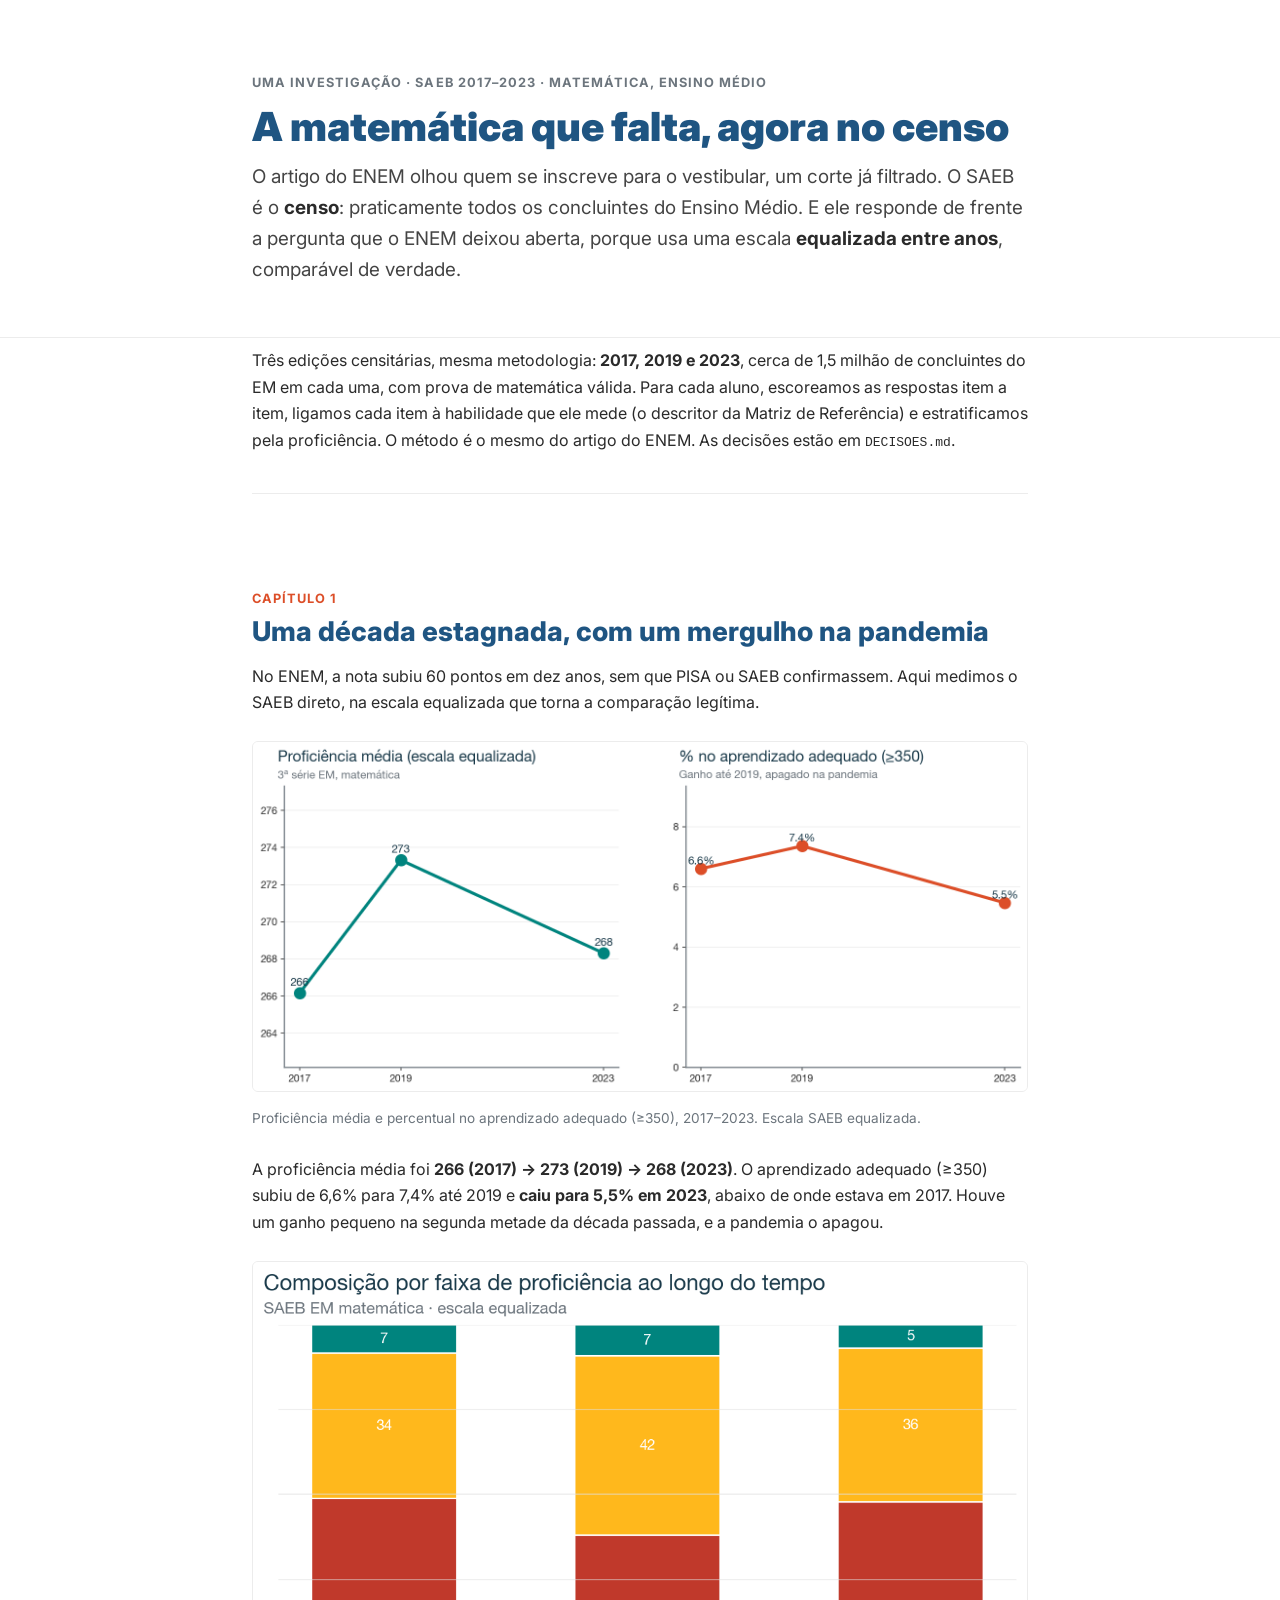
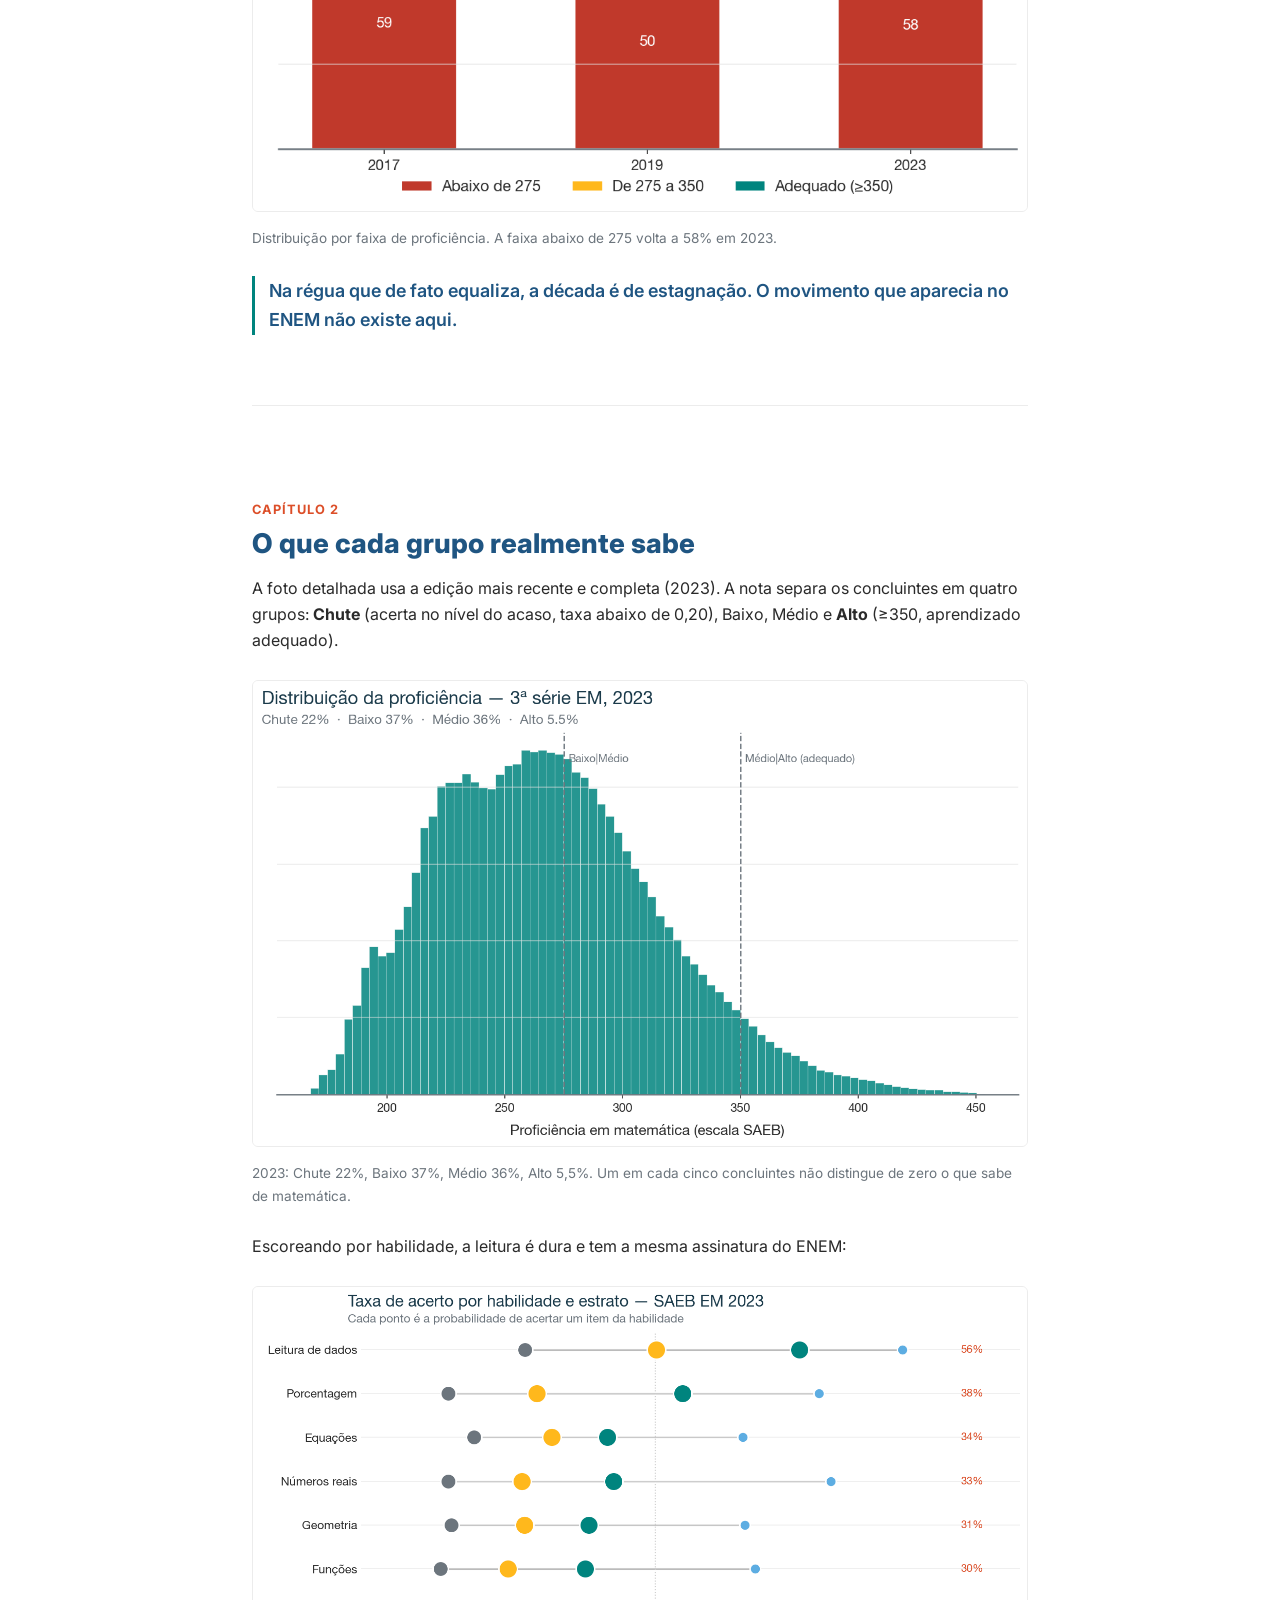
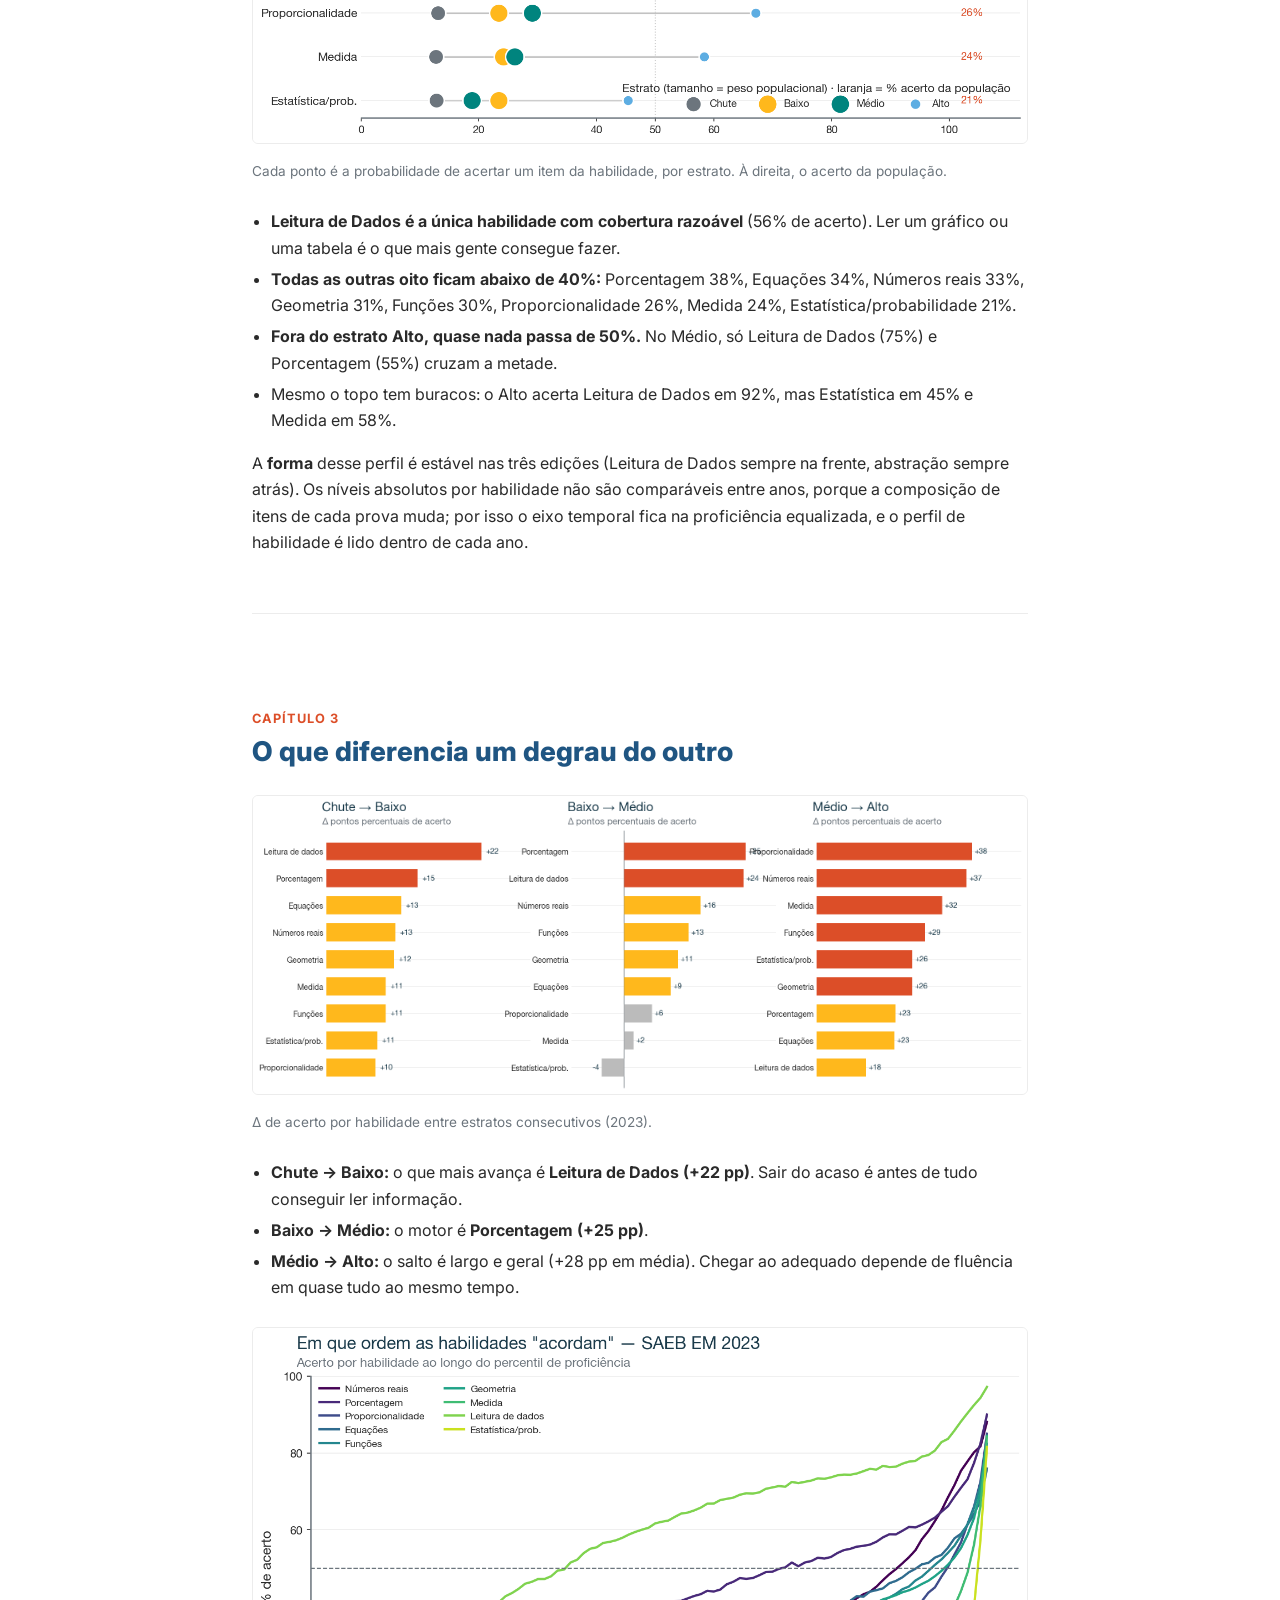
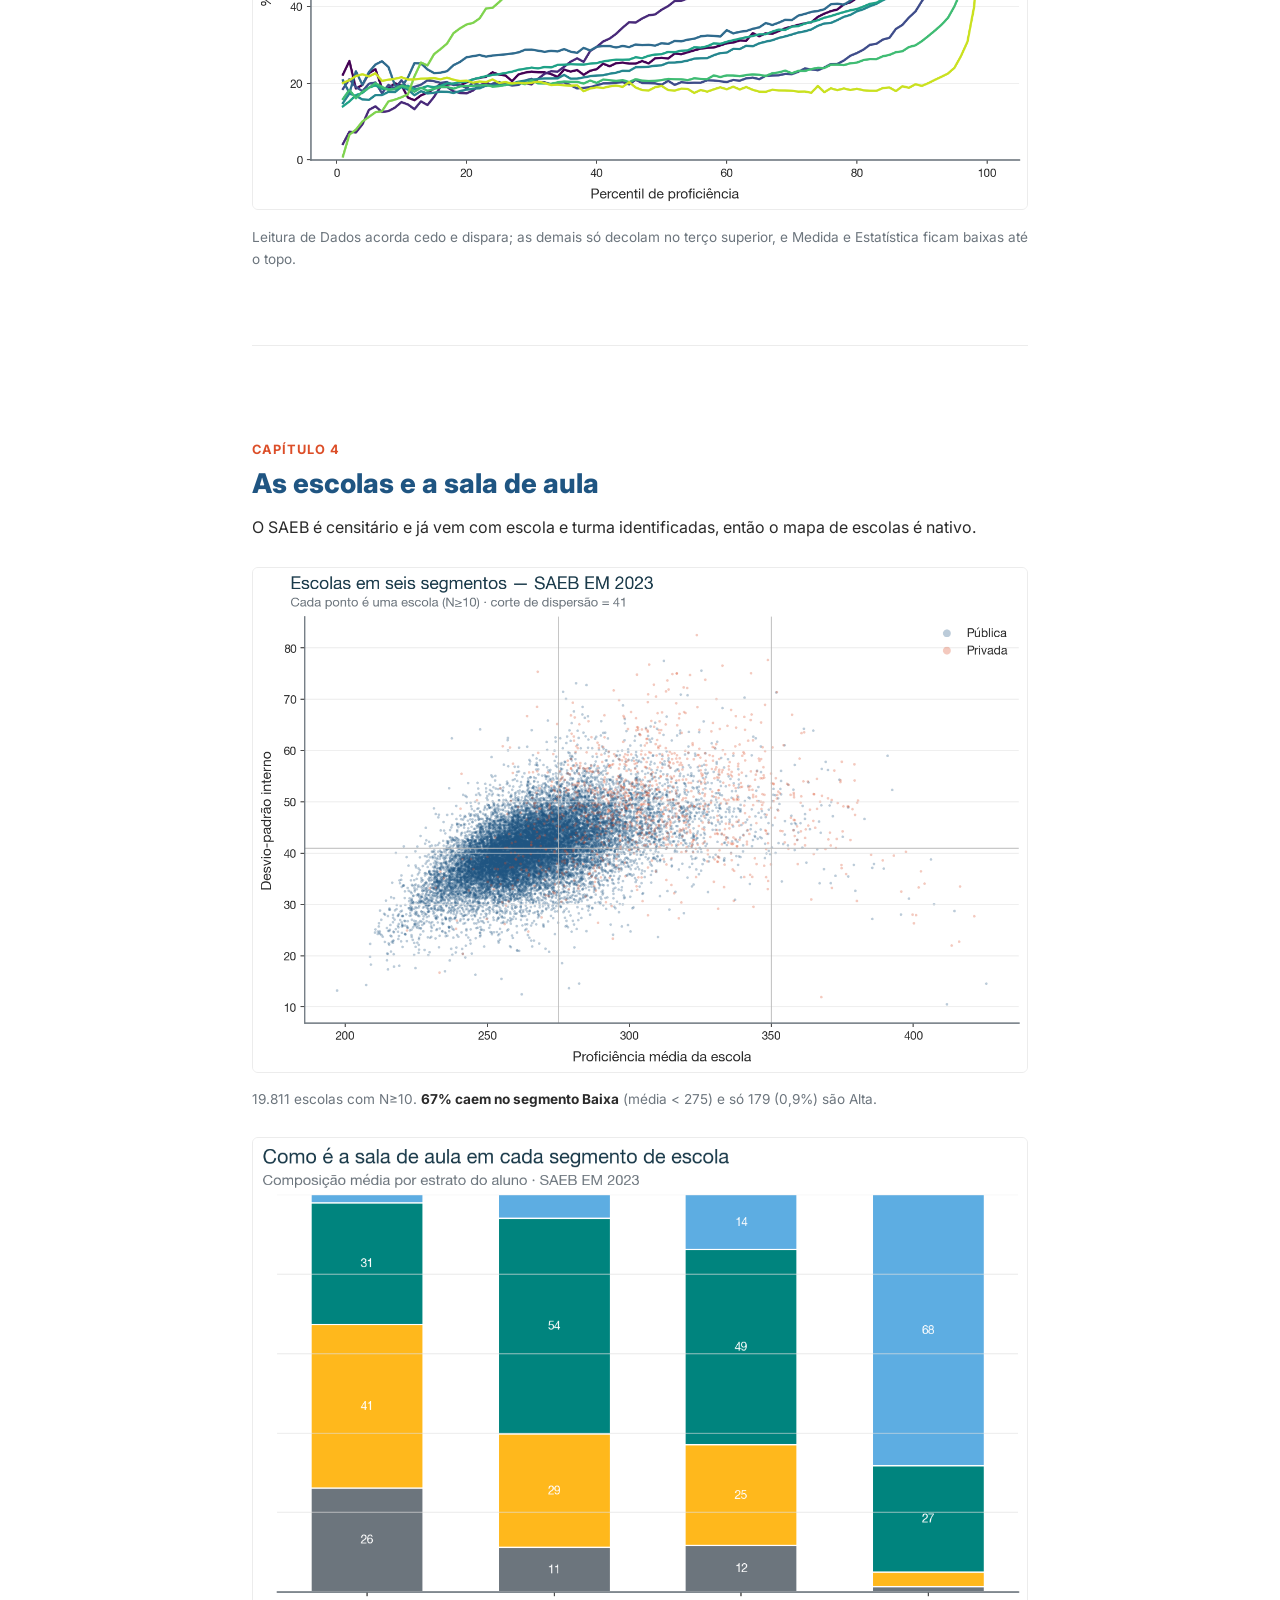
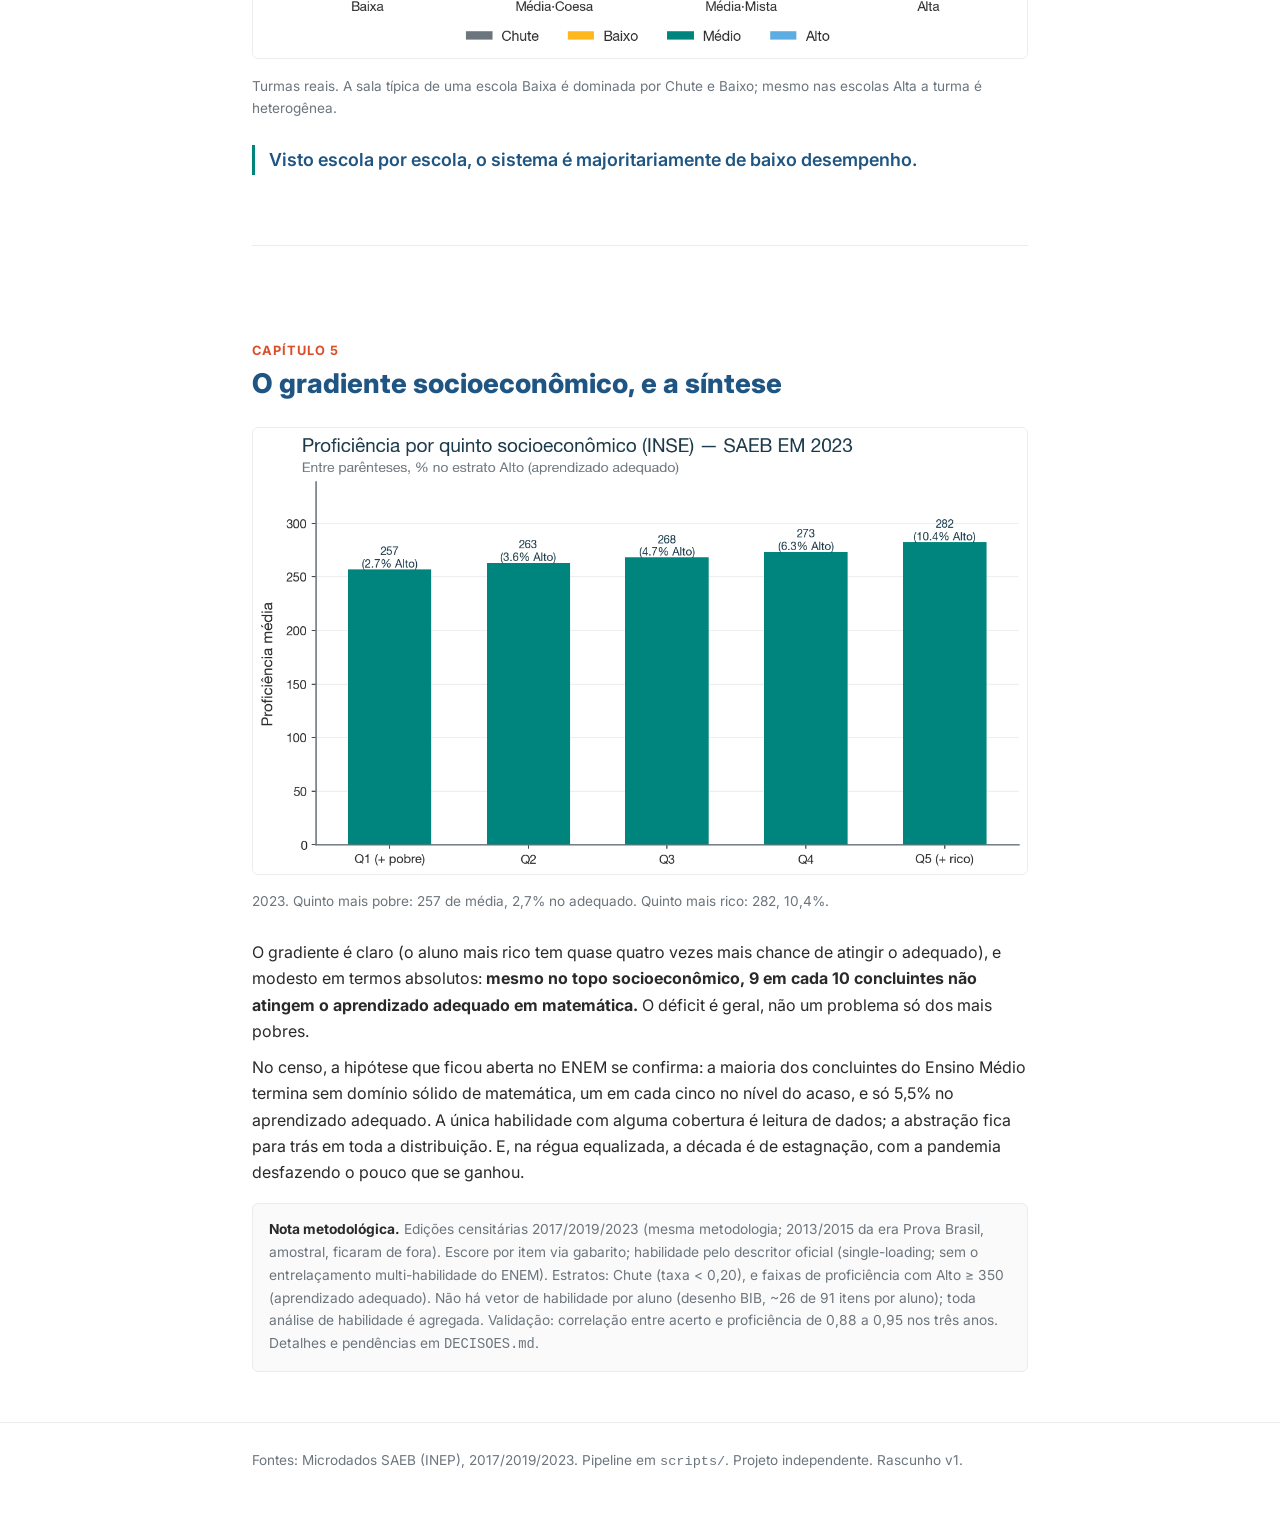
==== outputs/site/index.html @ 579155f4 "Pipeline multi-ano (2017/2019/2023) + artigo v1 (site) - scorer generalizado por schema (build_conso" ====
<!DOCTYPE html>
<html lang="pt-BR">
<head>
<meta charset="UTF-8">
<meta name="viewport" content="width=device-width, initial-scale=1.0">
<title>A matemática que falta, no censo: SAEB 2017–2023</title>
<link rel="preconnect" href="https://fonts.googleapis.com">
<link href="https://fonts.googleapis.com/css2?family=Inter:wght@400;500;600;700;800;900&display=swap" rel="stylesheet">
<style>
  :root{--navy:#1F5582;--teal:#00847E;--orange:#DC4E28;--ink:#2a2a2a;--gray:#6C757D;--line:#ececec;}
  *{box-sizing:border-box;}
  body{font-family:'Inter',-apple-system,sans-serif;color:var(--ink);line-height:1.65;margin:0;background:#fff;}
  .wrap{max-width:820px;margin:0 auto;padding:0 22px;}
  header.hero{padding:64px 0 40px;border-bottom:1px solid var(--line);}
  .kicker{font-size:.8rem;font-weight:700;letter-spacing:.08em;text-transform:uppercase;color:var(--gray);}
  h1{font-size:2.5rem;line-height:1.12;font-weight:900;color:var(--navy);margin:.3em 0 .2em;}
  .lead{font-size:1.18rem;color:#444;}
  .cap{padding:46px 0 8px;}
  .cap-num{font-size:.8rem;font-weight:700;letter-spacing:.08em;text-transform:uppercase;color:var(--orange);}
  h2{font-size:1.7rem;font-weight:800;color:var(--navy);margin:.15em 0 .5em;line-height:1.2;}
  h3{font-size:1.15rem;font-weight:700;color:var(--navy);margin:1.4em 0 .3em;}
  p{margin:.6em 0;}
  strong{color:var(--ink);}
  figure{margin:26px 0;}
  figure img{width:100%;border:1px solid var(--line);border-radius:6px;}
  figcaption{font-size:.85rem;color:var(--gray);margin-top:8px;}
  .punch{font-size:1.12rem;font-weight:600;color:var(--navy);border-left:3px solid var(--teal);padding-left:14px;margin:22px 0;}
  ul{padding-left:1.2em;} li{margin:.3em 0;}
  hr{border:none;border-top:1px solid var(--line);margin:40px 0;}
  table{border-collapse:collapse;width:100%;font-size:.92rem;margin:18px 0;}
  th,td{border-bottom:1px solid var(--line);padding:7px 10px;text-align:left;}
  th{color:var(--navy);font-weight:700;}
  .nota{font-size:.86rem;color:var(--gray);background:#fafafa;border:1px solid var(--line);border-radius:6px;padding:14px 16px;}
  footer{border-top:1px solid var(--line);margin-top:50px;padding:26px 0 60px;font-size:.85rem;color:var(--gray);}
</style>
</head>
<body>

<header class="hero"><div class="wrap">
  <p class="kicker">Uma investigação · SAEB 2017–2023 · Matemática, Ensino Médio</p>
  <h1>A matemática que falta, agora no censo</h1>
  <p class="lead">O artigo do ENEM olhou quem se inscreve para o vestibular, um corte já filtrado. O SAEB é o <strong>censo</strong>: praticamente todos os concluintes do Ensino Médio. E ele responde de frente a pergunta que o ENEM deixou aberta, porque usa uma escala <strong>equalizada entre anos</strong>, comparável de verdade.</p>
</div></header>

<main class="wrap">

<p>Três edições censitárias, mesma metodologia: <strong>2017, 2019 e 2023</strong>, cerca de 1,5 milhão de concluintes do EM em cada uma, com prova de matemática válida. Para cada aluno, escoreamos as respostas item a item, ligamos cada item à habilidade que ele mede (o descritor da Matriz de Referência) e estratificamos pela proficiência. O método é o mesmo do artigo do ENEM. As decisões estão em <code>DECISOES.md</code>.</p>

<hr>

<!-- CAP 1 -->
<section class="cap">
  <p class="cap-num">Capítulo 1</p>
  <h2>Uma década estagnada, com um mergulho na pandemia</h2>
  <p>No ENEM, a nota subiu 60 pontos em dez anos, sem que PISA ou SAEB confirmassem. Aqui medimos o SAEB direto, na escala equalizada que torna a comparação legítima.</p>

  <figure><img src="figures/fig0_evolucao.png" alt="Evolução da proficiência e do % adequado">
    <figcaption>Proficiência média e percentual no aprendizado adequado (≥350), 2017–2023. Escala SAEB equalizada.</figcaption></figure>

  <p>A proficiência média foi <strong>266 (2017) → 273 (2019) → 268 (2023)</strong>. O aprendizado adequado (≥350) subiu de 6,6% para 7,4% até 2019 e <strong>caiu para 5,5% em 2023</strong>, abaixo de onde estava em 2017. Houve um ganho pequeno na segunda metade da década passada, e a pandemia o apagou.</p>

  <figure><img src="figures/fig0b_estratos_tempo.png" alt="Composição por faixa de proficiência ao longo do tempo">
    <figcaption>Distribuição por faixa de proficiência. A faixa abaixo de 275 volta a 58% em 2023.</figcaption></figure>

  <p class="punch">Na régua que de fato equaliza, a década é de estagnação. O movimento que aparecia no ENEM não existe aqui.</p>
</section>

<hr>

<!-- CAP 2 -->
<section class="cap">
  <p class="cap-num">Capítulo 2</p>
  <h2>O que cada grupo realmente sabe</h2>
  <p>A foto detalhada usa a edição mais recente e completa (2023). A nota separa os concluintes em quatro grupos: <strong>Chute</strong> (acerta no nível do acaso, taxa abaixo de 0,20), Baixo, Médio e <strong>Alto</strong> (≥350, aprendizado adequado).</p>

  <figure><img src="figures/fig1_distribuicao.png" alt="Distribuição da proficiência 2023">
    <figcaption>2023: Chute 22%, Baixo 37%, Médio 36%, Alto 5,5%. Um em cada cinco concluintes não distingue de zero o que sabe de matemática.</figcaption></figure>

  <p>Escoreando por habilidade, a leitura é dura e tem a mesma assinatura do ENEM:</p>

  <figure><img src="figures/fig2_dominio_estrato.png" alt="Taxa de acerto por habilidade e estrato 2023">
    <figcaption>Cada ponto é a probabilidade de acertar um item da habilidade, por estrato. À direita, o acerto da população.</figcaption></figure>

  <ul>
    <li><strong>Leitura de Dados é a única habilidade com cobertura razoável</strong> (56% de acerto). Ler um gráfico ou uma tabela é o que mais gente consegue fazer.</li>
    <li><strong>Todas as outras oito ficam abaixo de 40%:</strong> Porcentagem 38%, Equações 34%, Números reais 33%, Geometria 31%, Funções 30%, Proporcionalidade 26%, Medida 24%, Estatística/probabilidade 21%.</li>
    <li><strong>Fora do estrato Alto, quase nada passa de 50%.</strong> No Médio, só Leitura de Dados (75%) e Porcentagem (55%) cruzam a metade.</li>
    <li>Mesmo o topo tem buracos: o Alto acerta Leitura de Dados em 92%, mas Estatística em 45% e Medida em 58%.</li>
  </ul>
  <p>A <strong>forma</strong> desse perfil é estável nas três edições (Leitura de Dados sempre na frente, abstração sempre atrás). Os níveis absolutos por habilidade não são comparáveis entre anos, porque a composição de itens de cada prova muda; por isso o eixo temporal fica na proficiência equalizada, e o perfil de habilidade é lido dentro de cada ano.</p>
</section>

<hr>

<!-- CAP 3 -->
<section class="cap">
  <p class="cap-num">Capítulo 3</p>
  <h2>O que diferencia um degrau do outro</h2>
  <figure><img src="figures/fig3_transicoes.png" alt="Transições entre estratos">
    <figcaption>Δ de acerto por habilidade entre estratos consecutivos (2023).</figcaption></figure>
  <ul>
    <li><strong>Chute → Baixo:</strong> o que mais avança é <strong>Leitura de Dados (+22 pp)</strong>. Sair do acaso é antes de tudo conseguir ler informação.</li>
    <li><strong>Baixo → Médio:</strong> o motor é <strong>Porcentagem (+25 pp)</strong>.</li>
    <li><strong>Médio → Alto:</strong> o salto é largo e geral (+28 pp em média). Chegar ao adequado depende de fluência em quase tudo ao mesmo tempo.</li>
  </ul>
  <figure><img src="figures/fig4_emergencia.png" alt="Emergência das habilidades por percentil">
    <figcaption>Leitura de Dados acorda cedo e dispara; as demais só decolam no terço superior, e Medida e Estatística ficam baixas até o topo.</figcaption></figure>
</section>

<hr>

<!-- CAP 4 -->
<section class="cap">
  <p class="cap-num">Capítulo 4</p>
  <h2>As escolas e a sala de aula</h2>
  <p>O SAEB é censitário e já vem com escola e turma identificadas, então o mapa de escolas é nativo.</p>
  <figure><img src="figures/fig5_escolas.png" alt="Escolas em seis segmentos">
    <figcaption>19.811 escolas com N≥10. <strong>67% caem no segmento Baixa</strong> (média &lt; 275) e só 179 (0,9%) são Alta.</figcaption></figure>
  <figure><img src="figures/fig6_sala.png" alt="Sala de aula por segmento">
    <figcaption>Turmas reais. A sala típica de uma escola Baixa é dominada por Chute e Baixo; mesmo nas escolas Alta a turma é heterogênea.</figcaption></figure>
  <p class="punch">Visto escola por escola, o sistema é majoritariamente de baixo desempenho.</p>
</section>

<hr>

<!-- CAP 5 -->
<section class="cap">
  <p class="cap-num">Capítulo 5</p>
  <h2>O gradiente socioeconômico, e a síntese</h2>
  <figure><img src="figures/fig7_socio.png" alt="Proficiência por quinto socioeconômico">
    <figcaption>2023. Quinto mais pobre: 257 de média, 2,7% no adequado. Quinto mais rico: 282, 10,4%.</figcaption></figure>
  <p>O gradiente é claro (o aluno mais rico tem quase quatro vezes mais chance de atingir o adequado), e modesto em termos absolutos: <strong>mesmo no topo socioeconômico, 9 em cada 10 concluintes não atingem o aprendizado adequado em matemática.</strong> O déficit é geral, não um problema só dos mais pobres.</p>

  <p>No censo, a hipótese que ficou aberta no ENEM se confirma: a maioria dos concluintes do Ensino Médio termina sem domínio sólido de matemática, um em cada cinco no nível do acaso, e só 5,5% no aprendizado adequado. A única habilidade com alguma cobertura é leitura de dados; a abstração fica para trás em toda a distribuição. E, na régua equalizada, a década é de estagnação, com a pandemia desfazendo o pouco que se ganhou.</p>
</section>

<div class="nota">
  <strong>Nota metodológica.</strong> Edições censitárias 2017/2019/2023 (mesma metodologia; 2013/2015 da era Prova Brasil, amostral, ficaram de fora). Escore por item via gabarito; habilidade pelo descritor oficial (single-loading; sem o entrelaçamento multi-habilidade do ENEM). Estratos: Chute (taxa &lt; 0,20), e faixas de proficiência com Alto ≥ 350 (aprendizado adequado). Não há vetor de habilidade por aluno (desenho BIB, ~26 de 91 itens por aluno); toda análise de habilidade é agregada. Validação: correlação entre acerto e proficiência de 0,88 a 0,95 nos três anos. Detalhes e pendências em <code>DECISOES.md</code>.
</div>

</main>

<footer><div class="wrap">
  Fontes: Microdados SAEB (INEP), 2017/2019/2023. Pipeline em <code>scripts/</code>. Projeto independente. Rascunho v1.
</div></footer>

</body>
</html>
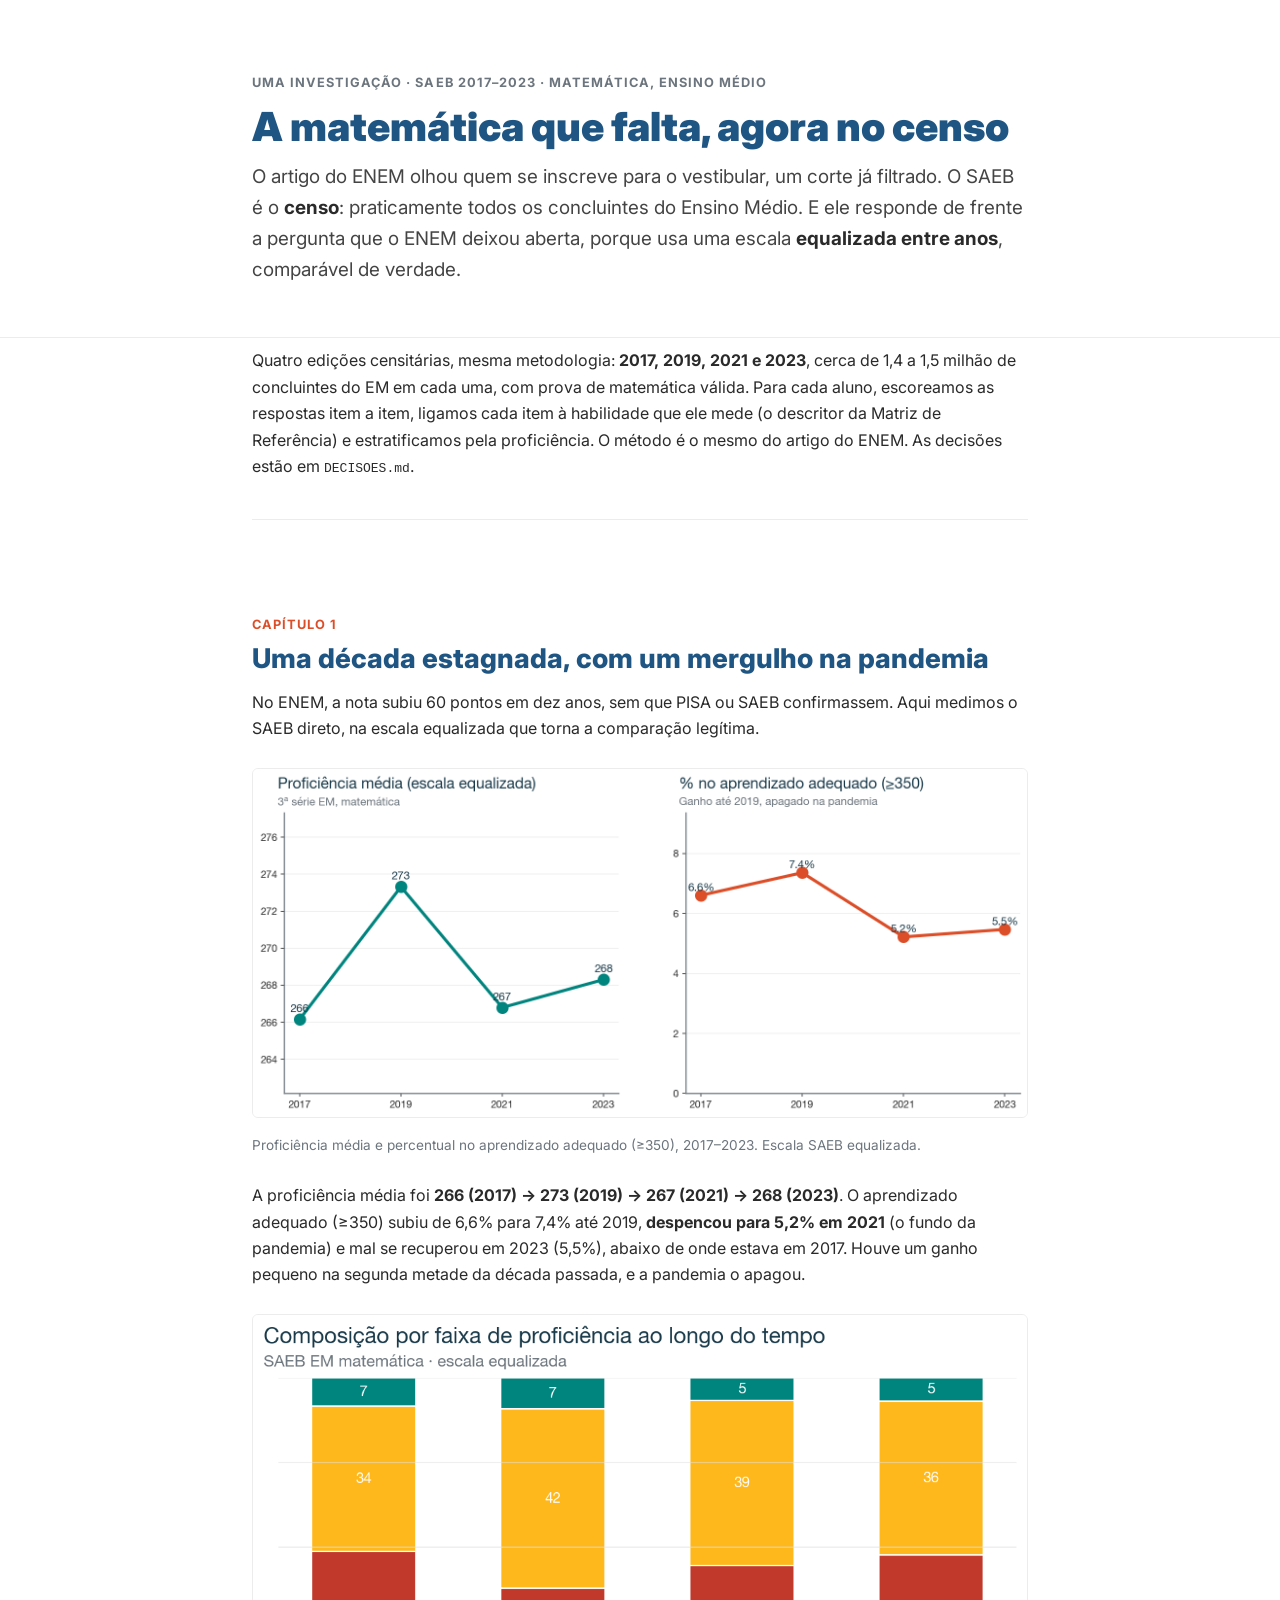
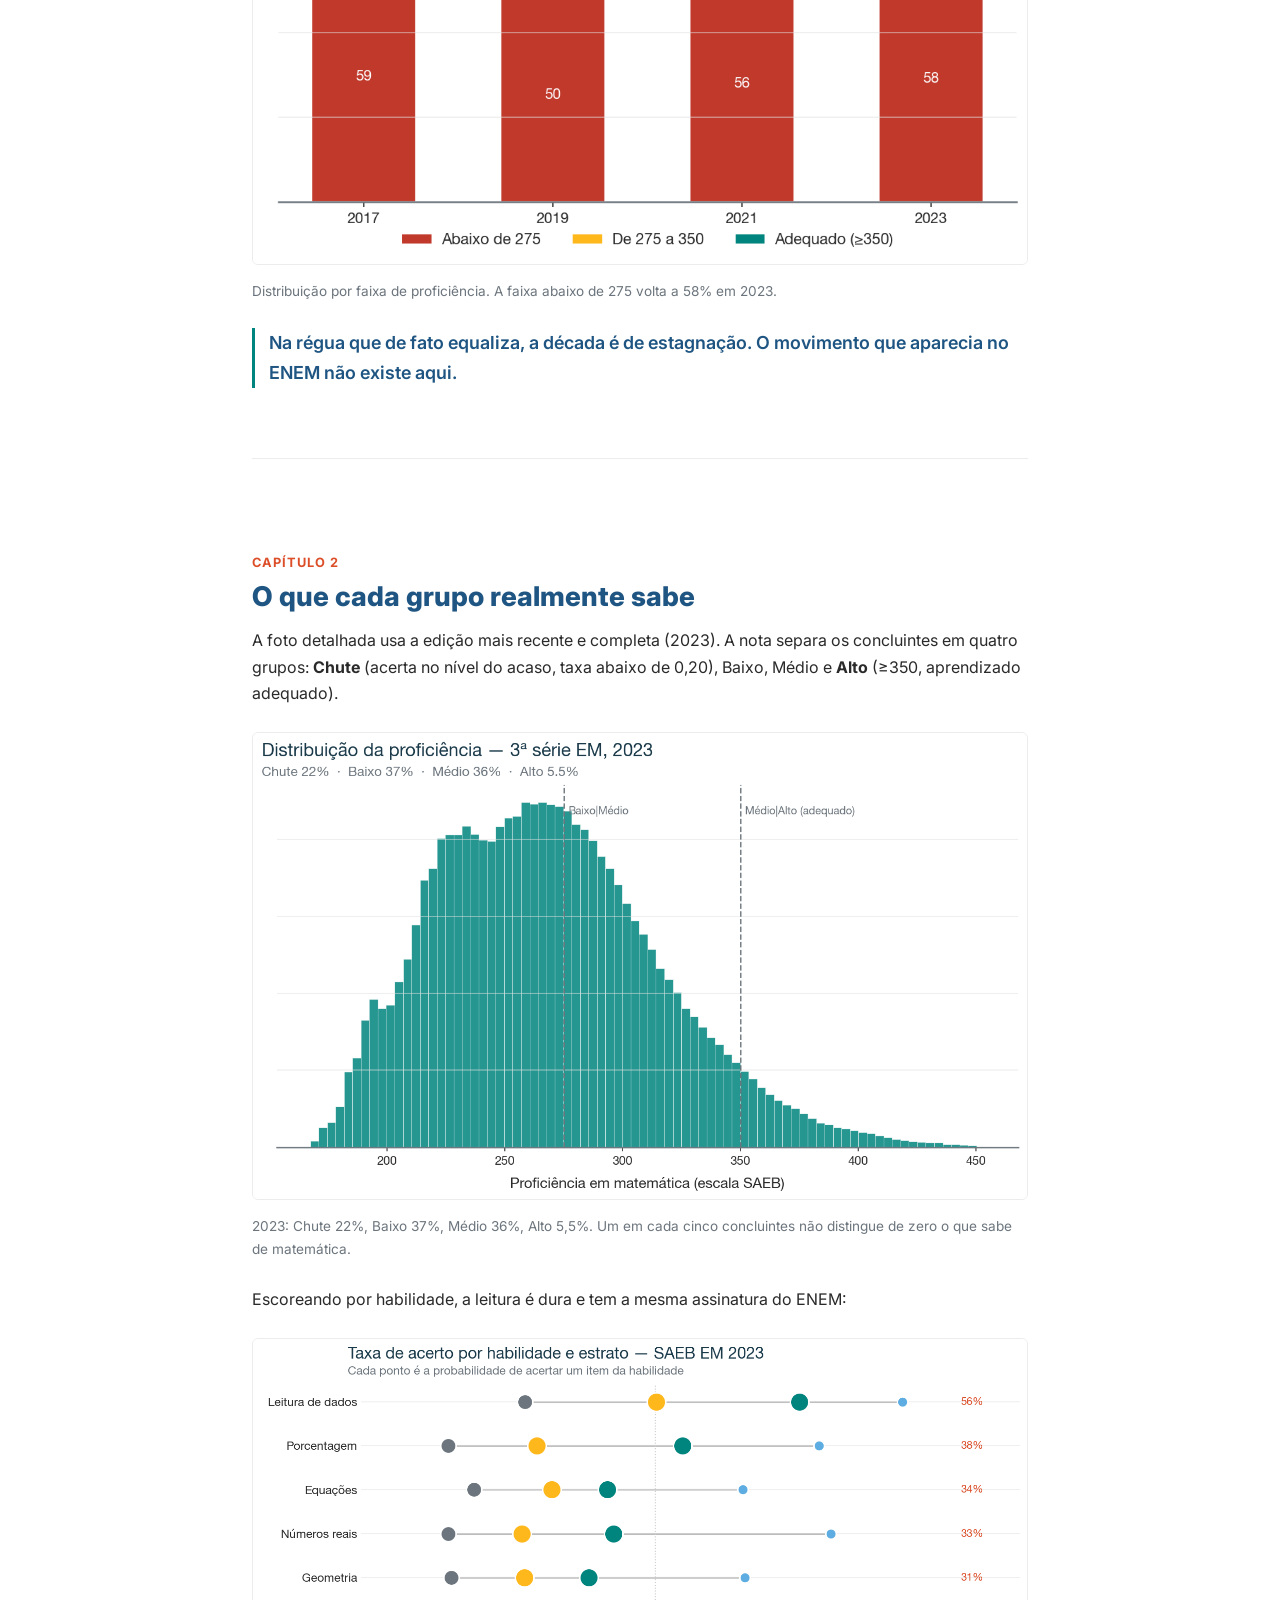
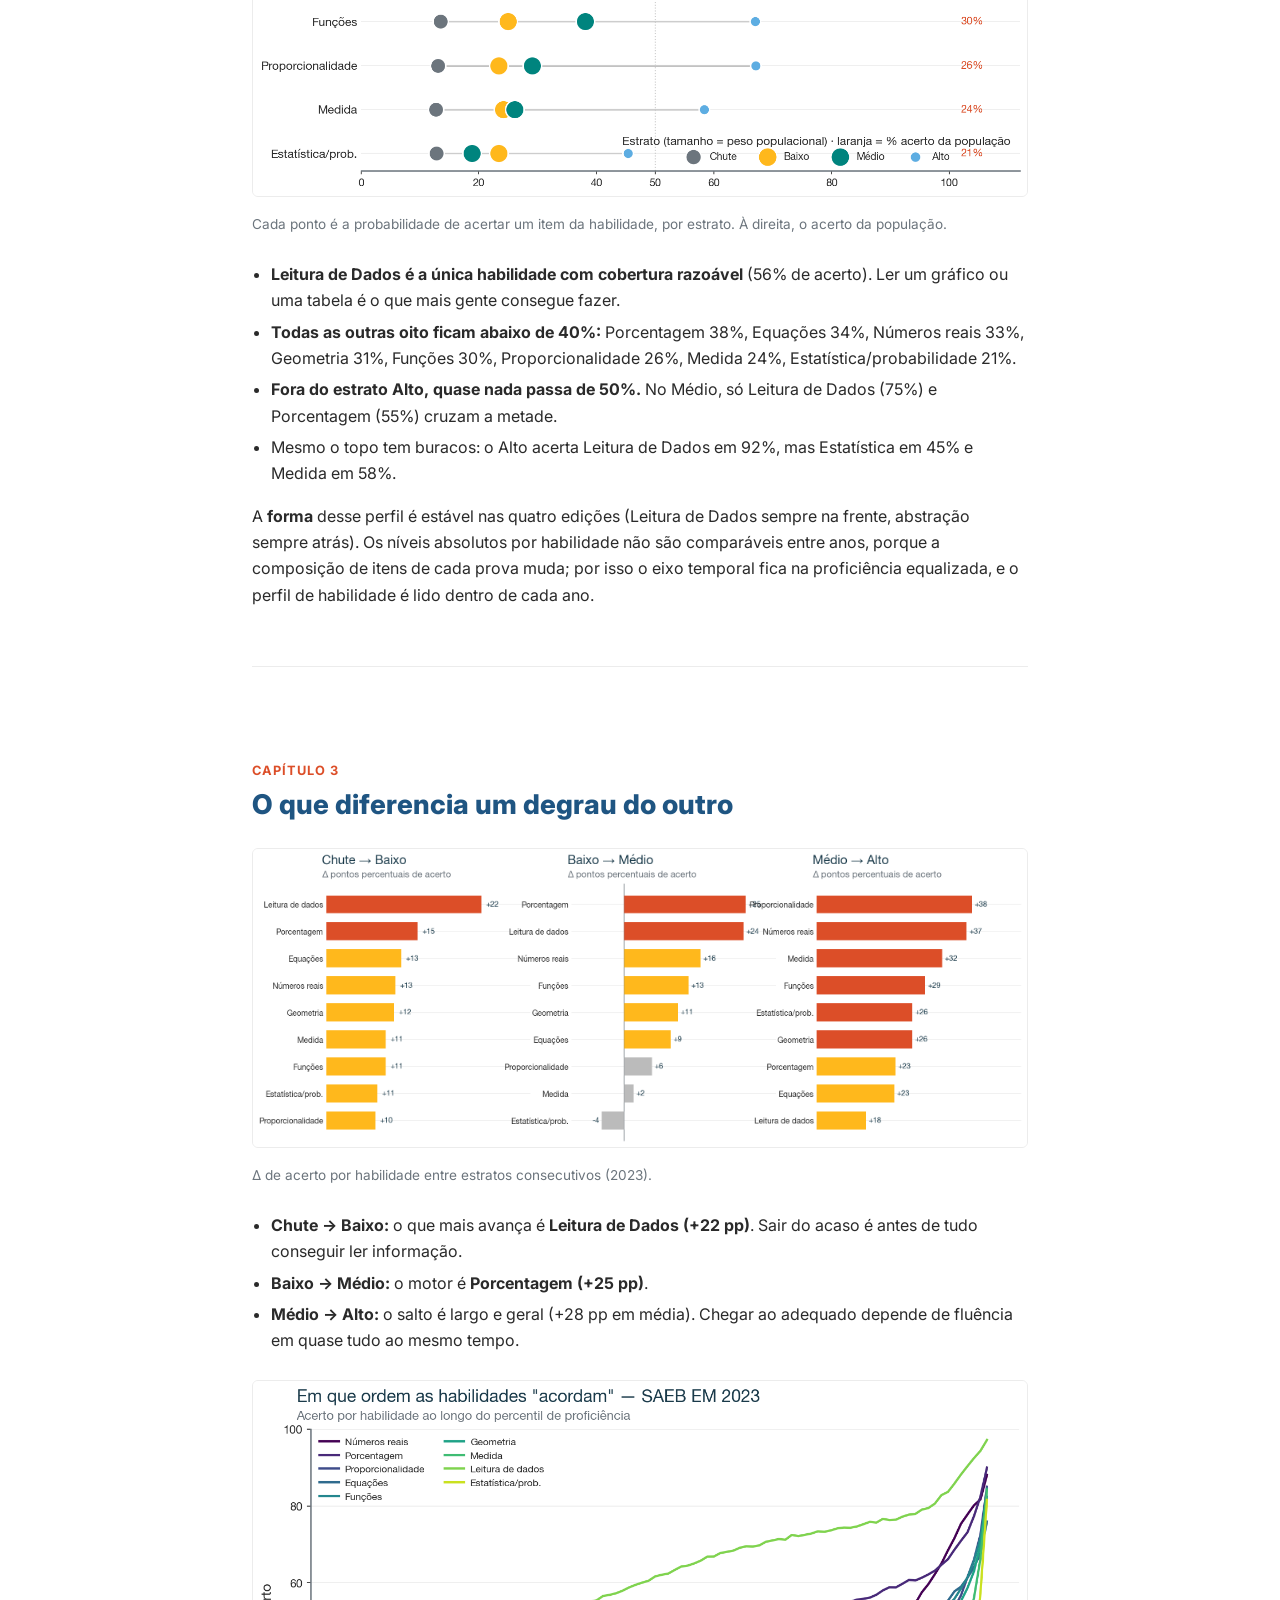
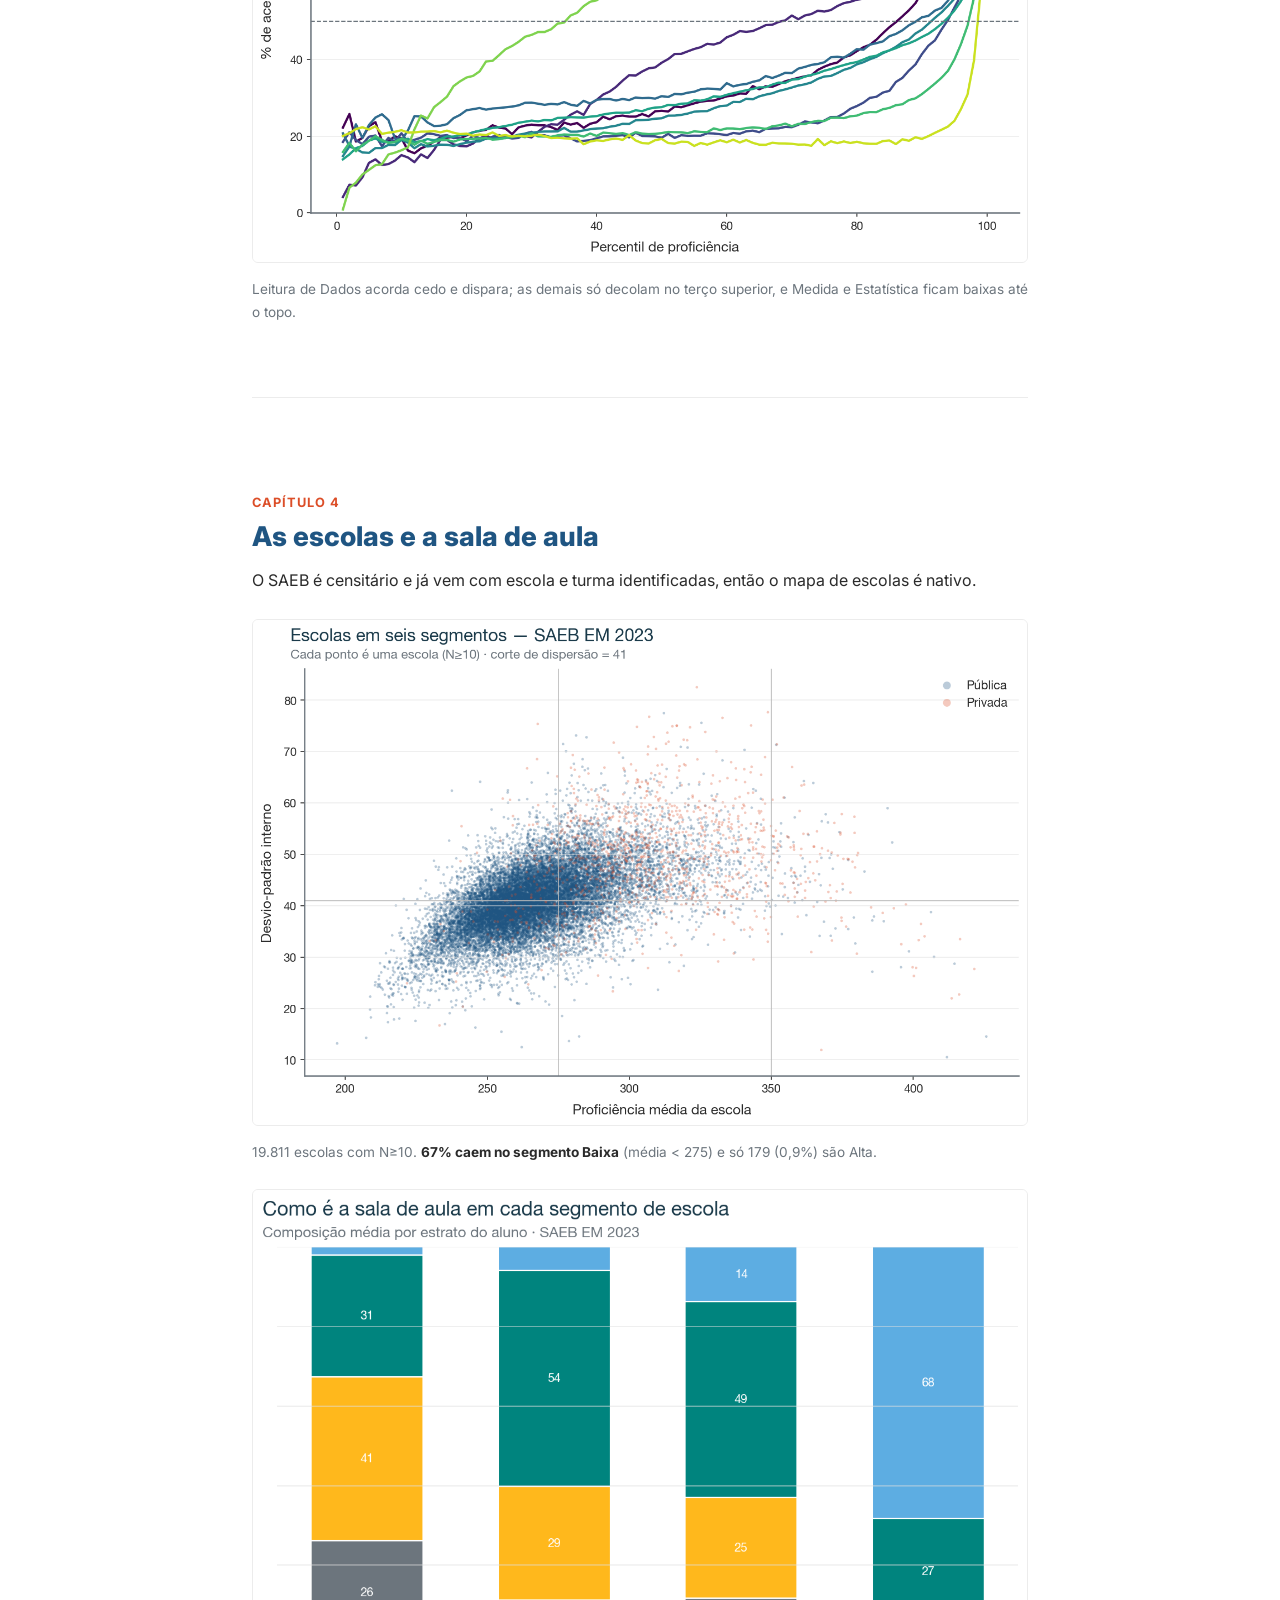
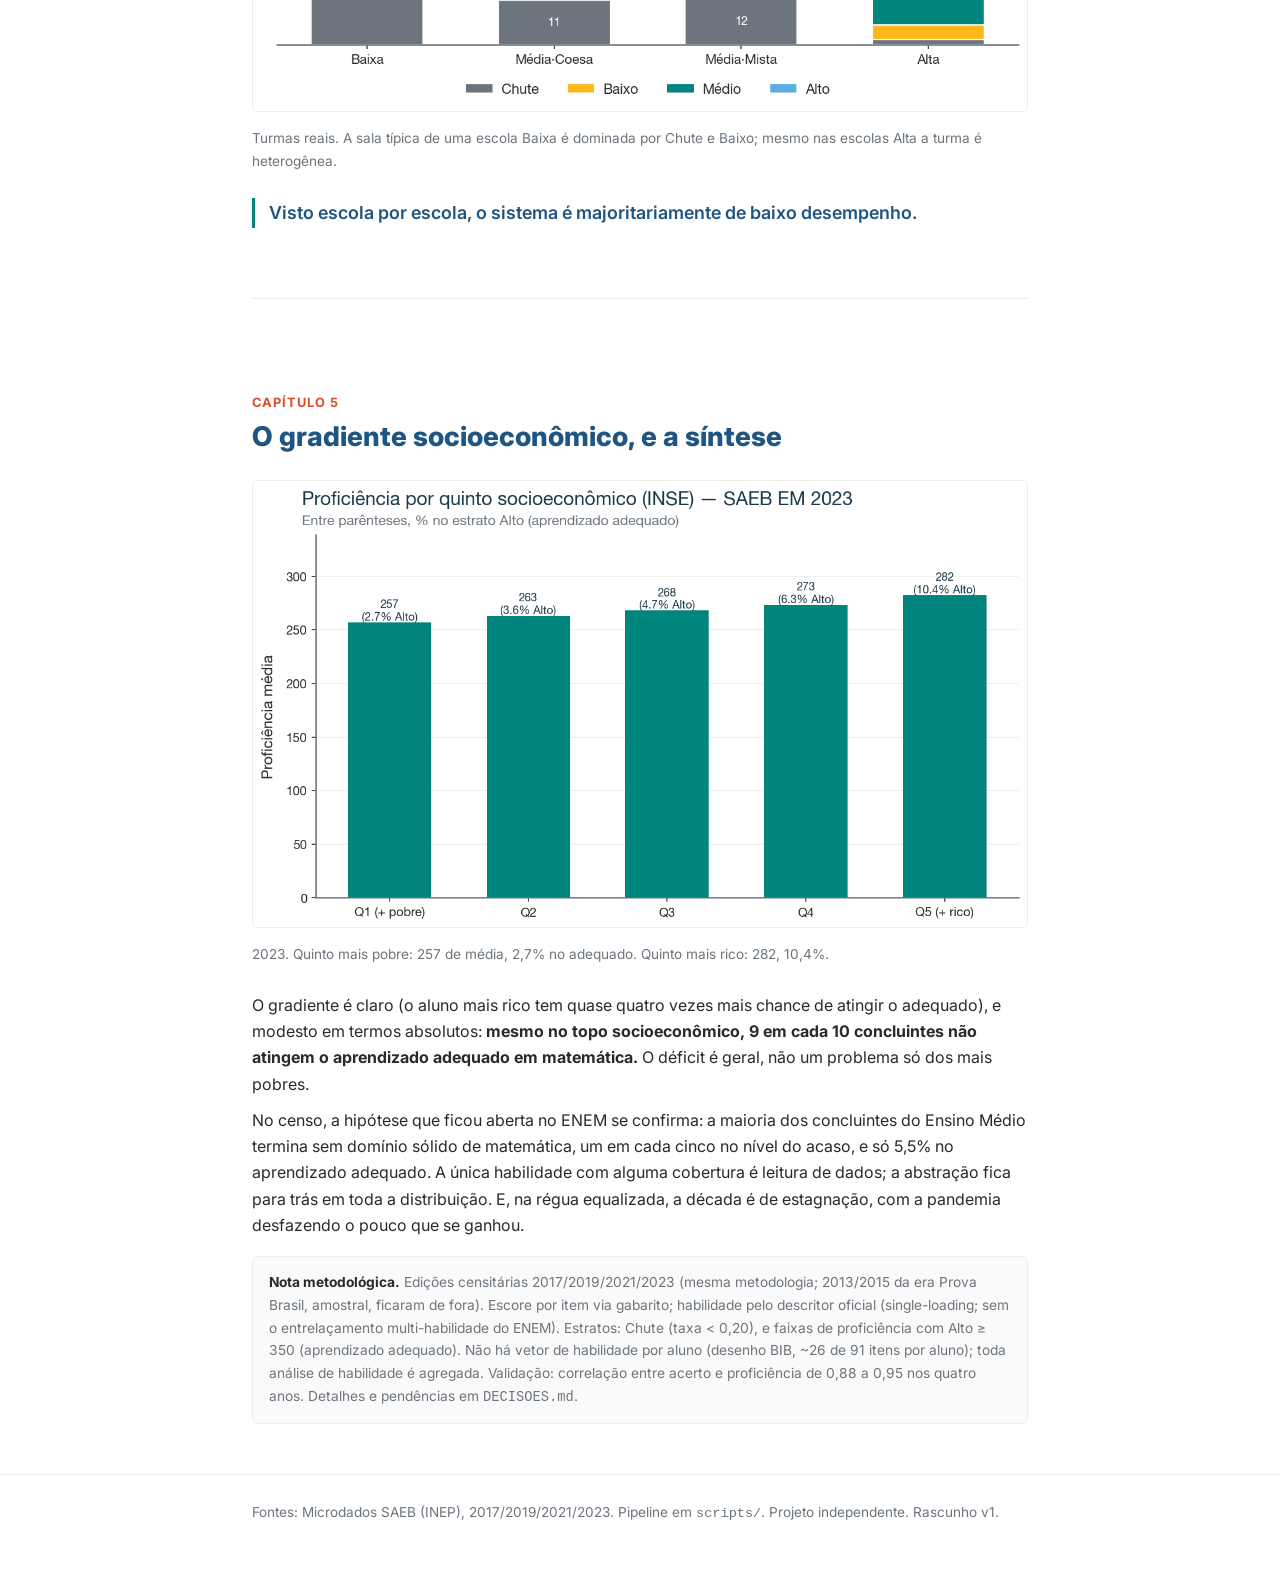
==== commit 396a6c06: "Inclui SAEB 2021 (4º censo): pipeline, figuras e artigo atualizados - 2021 baixado (nome próprio no " ====
--- a/outputs/site/index.html
+++ b/outputs/site/index.html
@@ -3,7 +3,7 @@
 <head>
 <meta charset="UTF-8">
 <meta name="viewport" content="width=device-width, initial-scale=1.0">
-<title>A matemática que falta, no censo: SAEB 2017–2023</title>
+<title>A matemática que falta, no censo: SAEB 2017–2023 (4 censos)</title>
 <link rel="preconnect" href="https://fonts.googleapis.com">
 <link href="https://fonts.googleapis.com/css2?family=Inter:wght@400;500;600;700;800;900&display=swap" rel="stylesheet">
 <style>
@@ -44,7 +44,7 @@
 
 <main class="wrap">
 
-<p>Três edições censitárias, mesma metodologia: <strong>2017, 2019 e 2023</strong>, cerca de 1,5 milhão de concluintes do EM em cada uma, com prova de matemática válida. Para cada aluno, escoreamos as respostas item a item, ligamos cada item à habilidade que ele mede (o descritor da Matriz de Referência) e estratificamos pela proficiência. O método é o mesmo do artigo do ENEM. As decisões estão em <code>DECISOES.md</code>.</p>
+<p>Quatro edições censitárias, mesma metodologia: <strong>2017, 2019, 2021 e 2023</strong>, cerca de 1,4 a 1,5 milhão de concluintes do EM em cada uma, com prova de matemática válida. Para cada aluno, escoreamos as respostas item a item, ligamos cada item à habilidade que ele mede (o descritor da Matriz de Referência) e estratificamos pela proficiência. O método é o mesmo do artigo do ENEM. As decisões estão em <code>DECISOES.md</code>.</p>
 
 <hr>
 
@@ -57,7 +57,7 @@
   <figure><img src="figures/fig0_evolucao.png" alt="Evolução da proficiência e do % adequado">
     <figcaption>Proficiência média e percentual no aprendizado adequado (≥350), 2017–2023. Escala SAEB equalizada.</figcaption></figure>
 
-  <p>A proficiência média foi <strong>266 (2017) → 273 (2019) → 268 (2023)</strong>. O aprendizado adequado (≥350) subiu de 6,6% para 7,4% até 2019 e <strong>caiu para 5,5% em 2023</strong>, abaixo de onde estava em 2017. Houve um ganho pequeno na segunda metade da década passada, e a pandemia o apagou.</p>
+  <p>A proficiência média foi <strong>266 (2017) → 273 (2019) → 267 (2021) → 268 (2023)</strong>. O aprendizado adequado (≥350) subiu de 6,6% para 7,4% até 2019, <strong>despencou para 5,2% em 2021</strong> (o fundo da pandemia) e mal se recuperou em 2023 (5,5%), abaixo de onde estava em 2017. Houve um ganho pequeno na segunda metade da década passada, e a pandemia o apagou.</p>
 
   <figure><img src="figures/fig0b_estratos_tempo.png" alt="Composição por faixa de proficiência ao longo do tempo">
     <figcaption>Distribuição por faixa de proficiência. A faixa abaixo de 275 volta a 58% em 2023.</figcaption></figure>
@@ -87,7 +87,7 @@
     <li><strong>Fora do estrato Alto, quase nada passa de 50%.</strong> No Médio, só Leitura de Dados (75%) e Porcentagem (55%) cruzam a metade.</li>
     <li>Mesmo o topo tem buracos: o Alto acerta Leitura de Dados em 92%, mas Estatística em 45% e Medida em 58%.</li>
   </ul>
-  <p>A <strong>forma</strong> desse perfil é estável nas três edições (Leitura de Dados sempre na frente, abstração sempre atrás). Os níveis absolutos por habilidade não são comparáveis entre anos, porque a composição de itens de cada prova muda; por isso o eixo temporal fica na proficiência equalizada, e o perfil de habilidade é lido dentro de cada ano.</p>
+  <p>A <strong>forma</strong> desse perfil é estável nas quatro edições (Leitura de Dados sempre na frente, abstração sempre atrás). Os níveis absolutos por habilidade não são comparáveis entre anos, porque a composição de itens de cada prova muda; por isso o eixo temporal fica na proficiência equalizada, e o perfil de habilidade é lido dentro de cada ano.</p>
 </section>
 
 <hr>
@@ -135,13 +135,13 @@
 </section>
 
 <div class="nota">
-  <strong>Nota metodológica.</strong> Edições censitárias 2017/2019/2023 (mesma metodologia; 2013/2015 da era Prova Brasil, amostral, ficaram de fora). Escore por item via gabarito; habilidade pelo descritor oficial (single-loading; sem o entrelaçamento multi-habilidade do ENEM). Estratos: Chute (taxa &lt; 0,20), e faixas de proficiência com Alto ≥ 350 (aprendizado adequado). Não há vetor de habilidade por aluno (desenho BIB, ~26 de 91 itens por aluno); toda análise de habilidade é agregada. Validação: correlação entre acerto e proficiência de 0,88 a 0,95 nos três anos. Detalhes e pendências em <code>DECISOES.md</code>.
+  <strong>Nota metodológica.</strong> Edições censitárias 2017/2019/2021/2023 (mesma metodologia; 2013/2015 da era Prova Brasil, amostral, ficaram de fora). Escore por item via gabarito; habilidade pelo descritor oficial (single-loading; sem o entrelaçamento multi-habilidade do ENEM). Estratos: Chute (taxa &lt; 0,20), e faixas de proficiência com Alto ≥ 350 (aprendizado adequado). Não há vetor de habilidade por aluno (desenho BIB, ~26 de 91 itens por aluno); toda análise de habilidade é agregada. Validação: correlação entre acerto e proficiência de 0,88 a 0,95 nos quatro anos. Detalhes e pendências em <code>DECISOES.md</code>.
 </div>
 
 </main>
 
 <footer><div class="wrap">
-  Fontes: Microdados SAEB (INEP), 2017/2019/2023. Pipeline em <code>scripts/</code>. Projeto independente. Rascunho v1.
+  Fontes: Microdados SAEB (INEP), 2017/2019/2021/2023. Pipeline em <code>scripts/</code>. Projeto independente. Rascunho v1.
 </div></footer>
 
 </body>
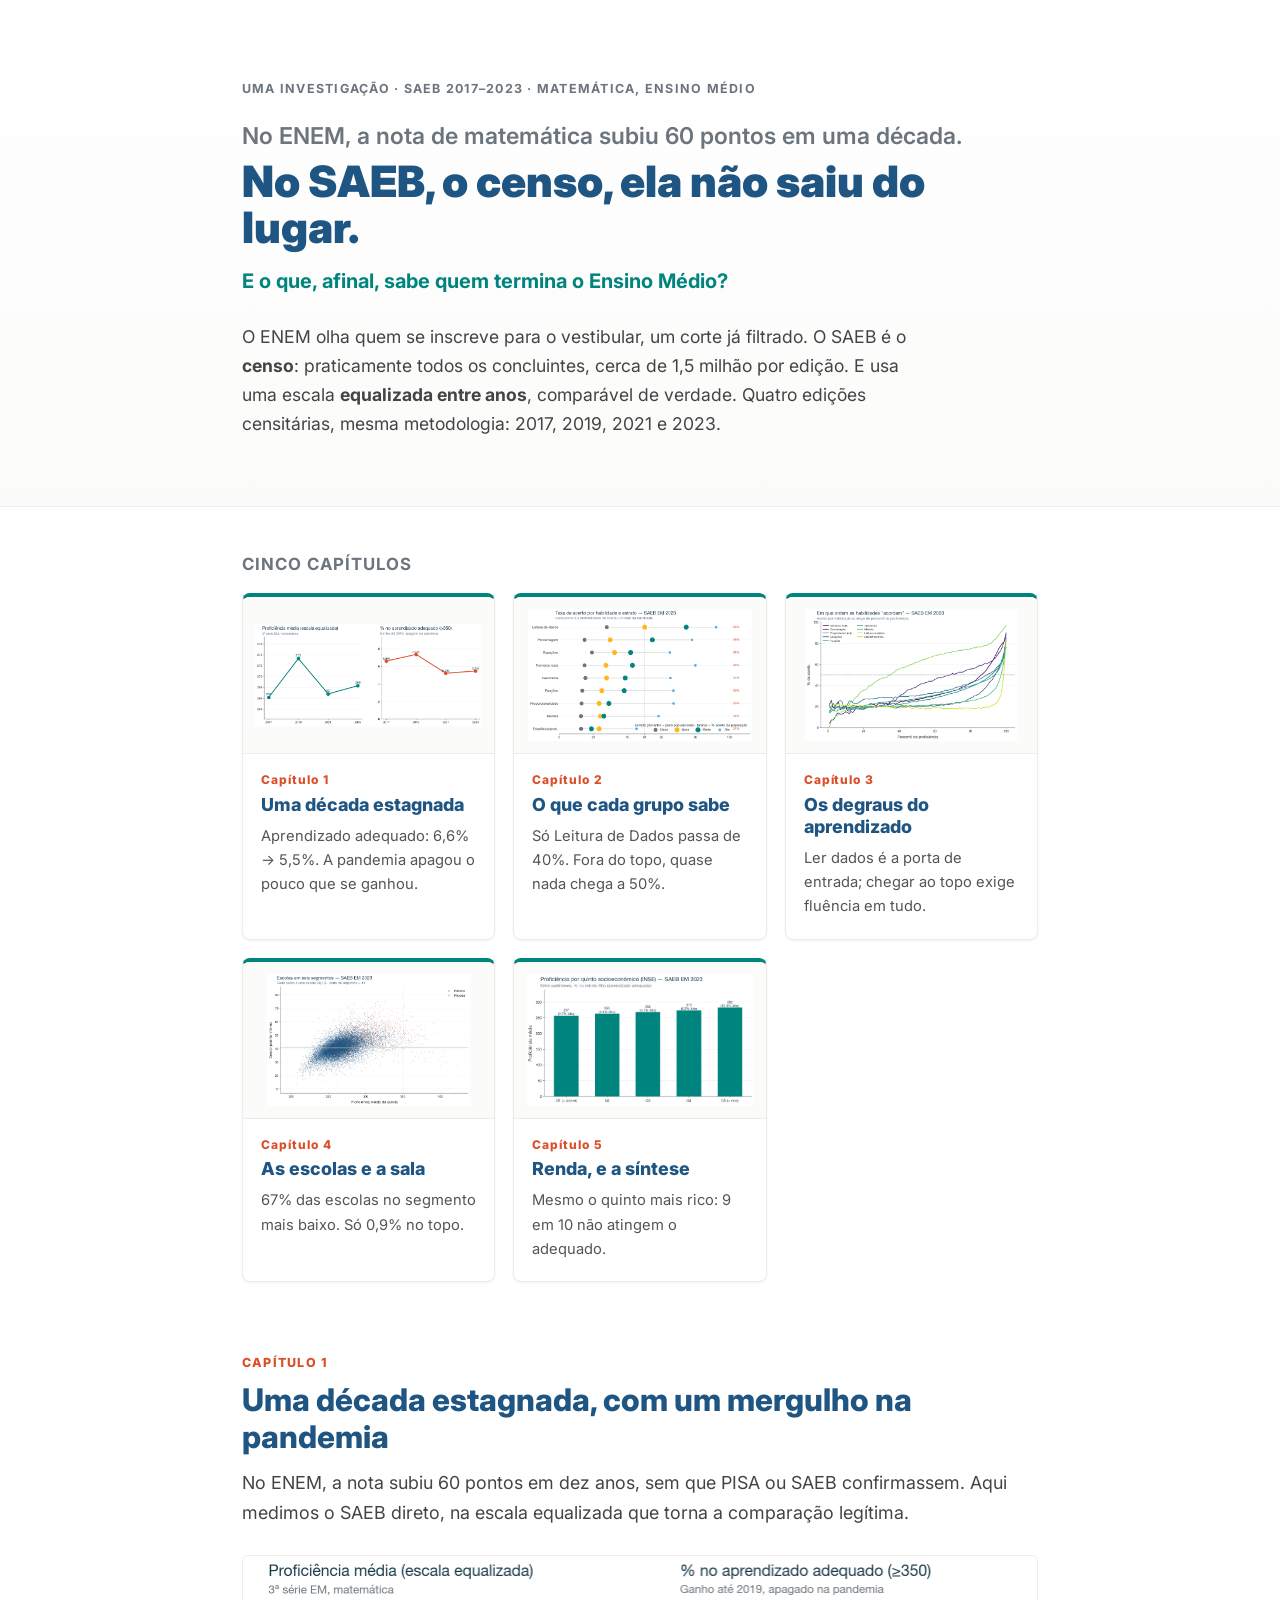
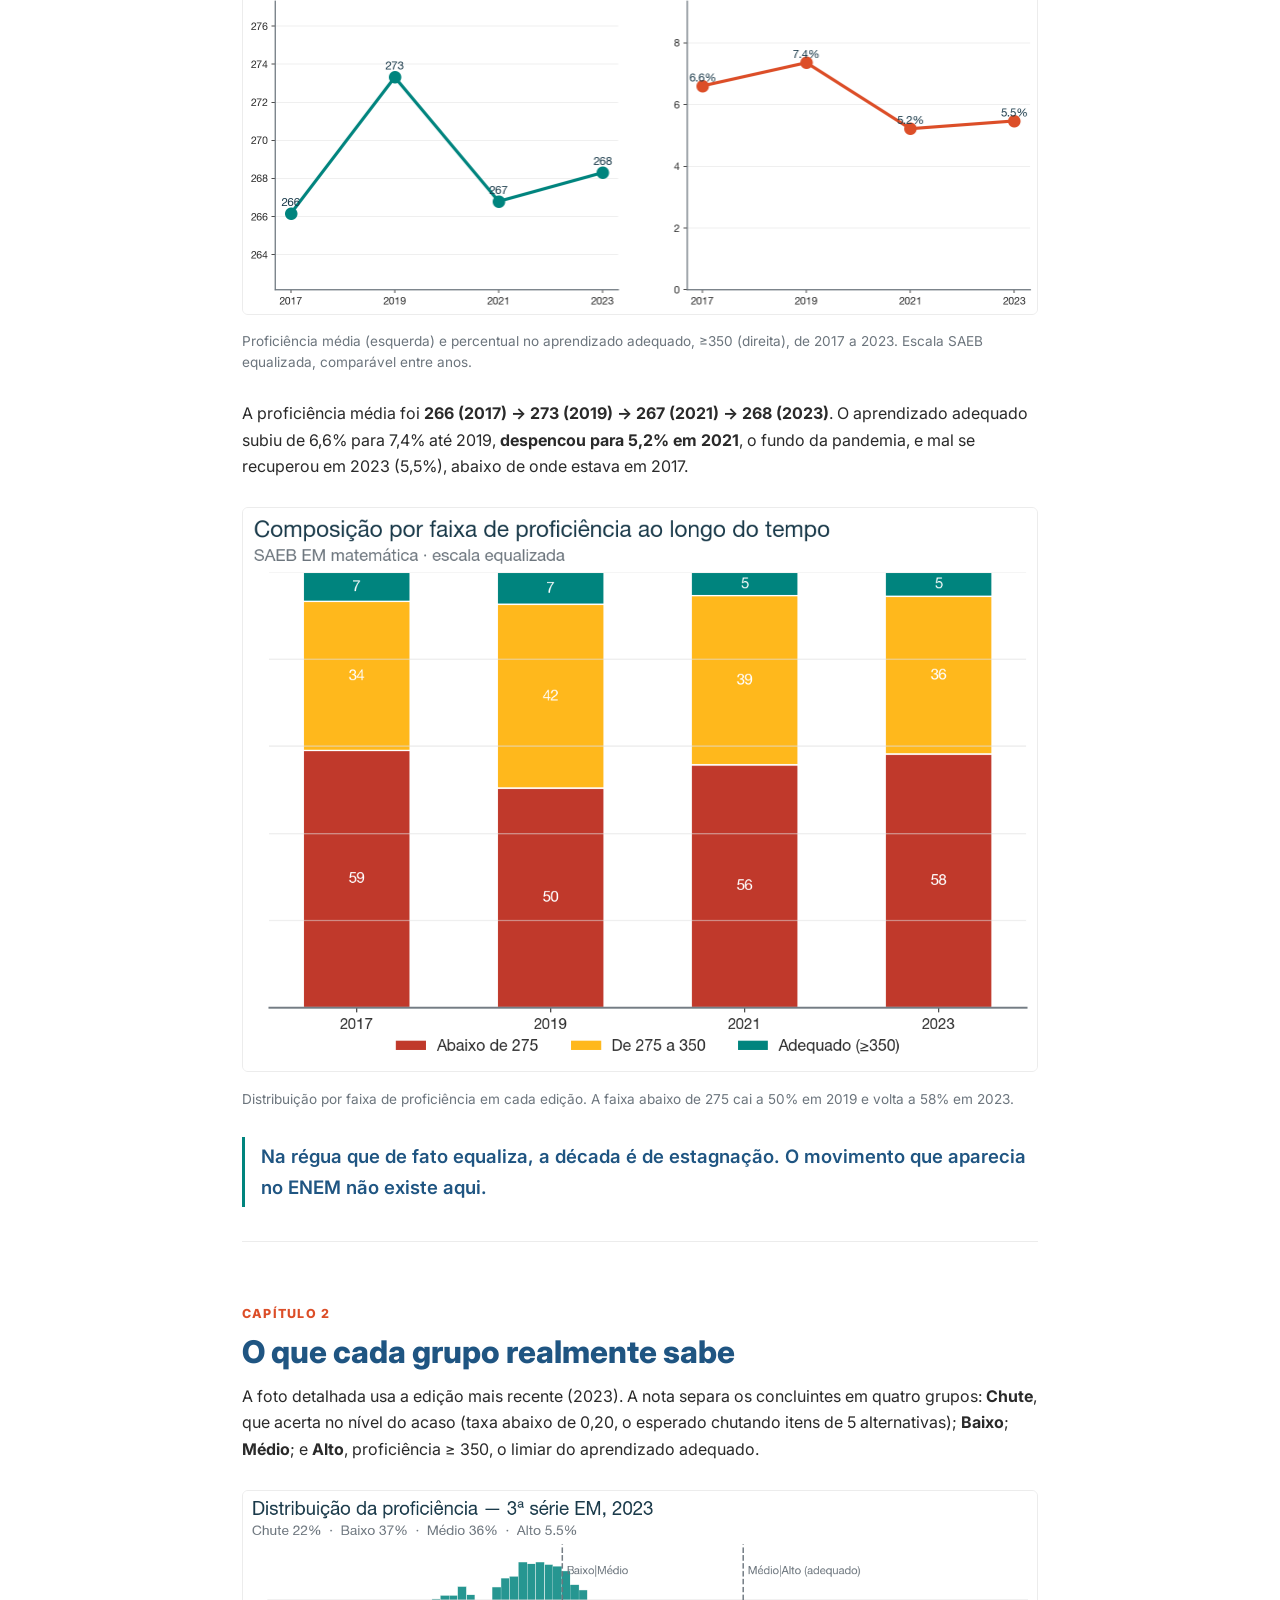
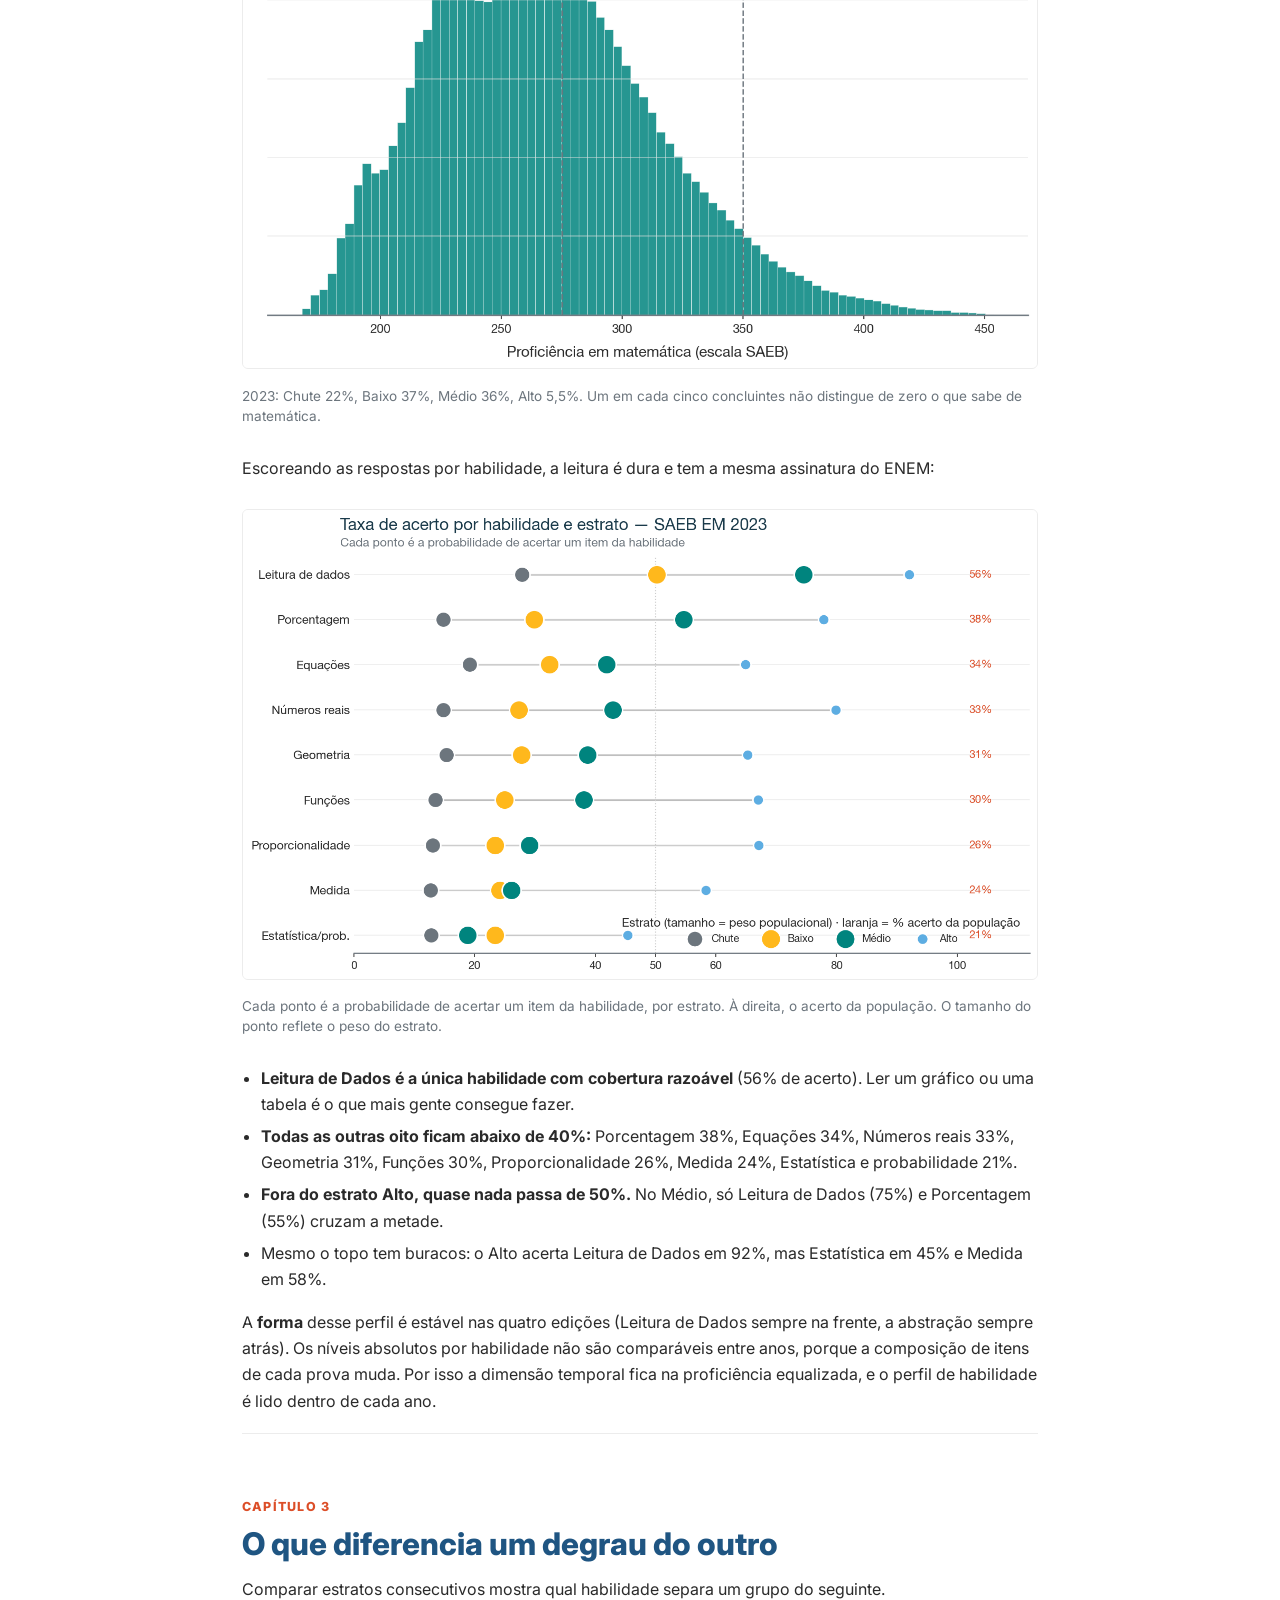
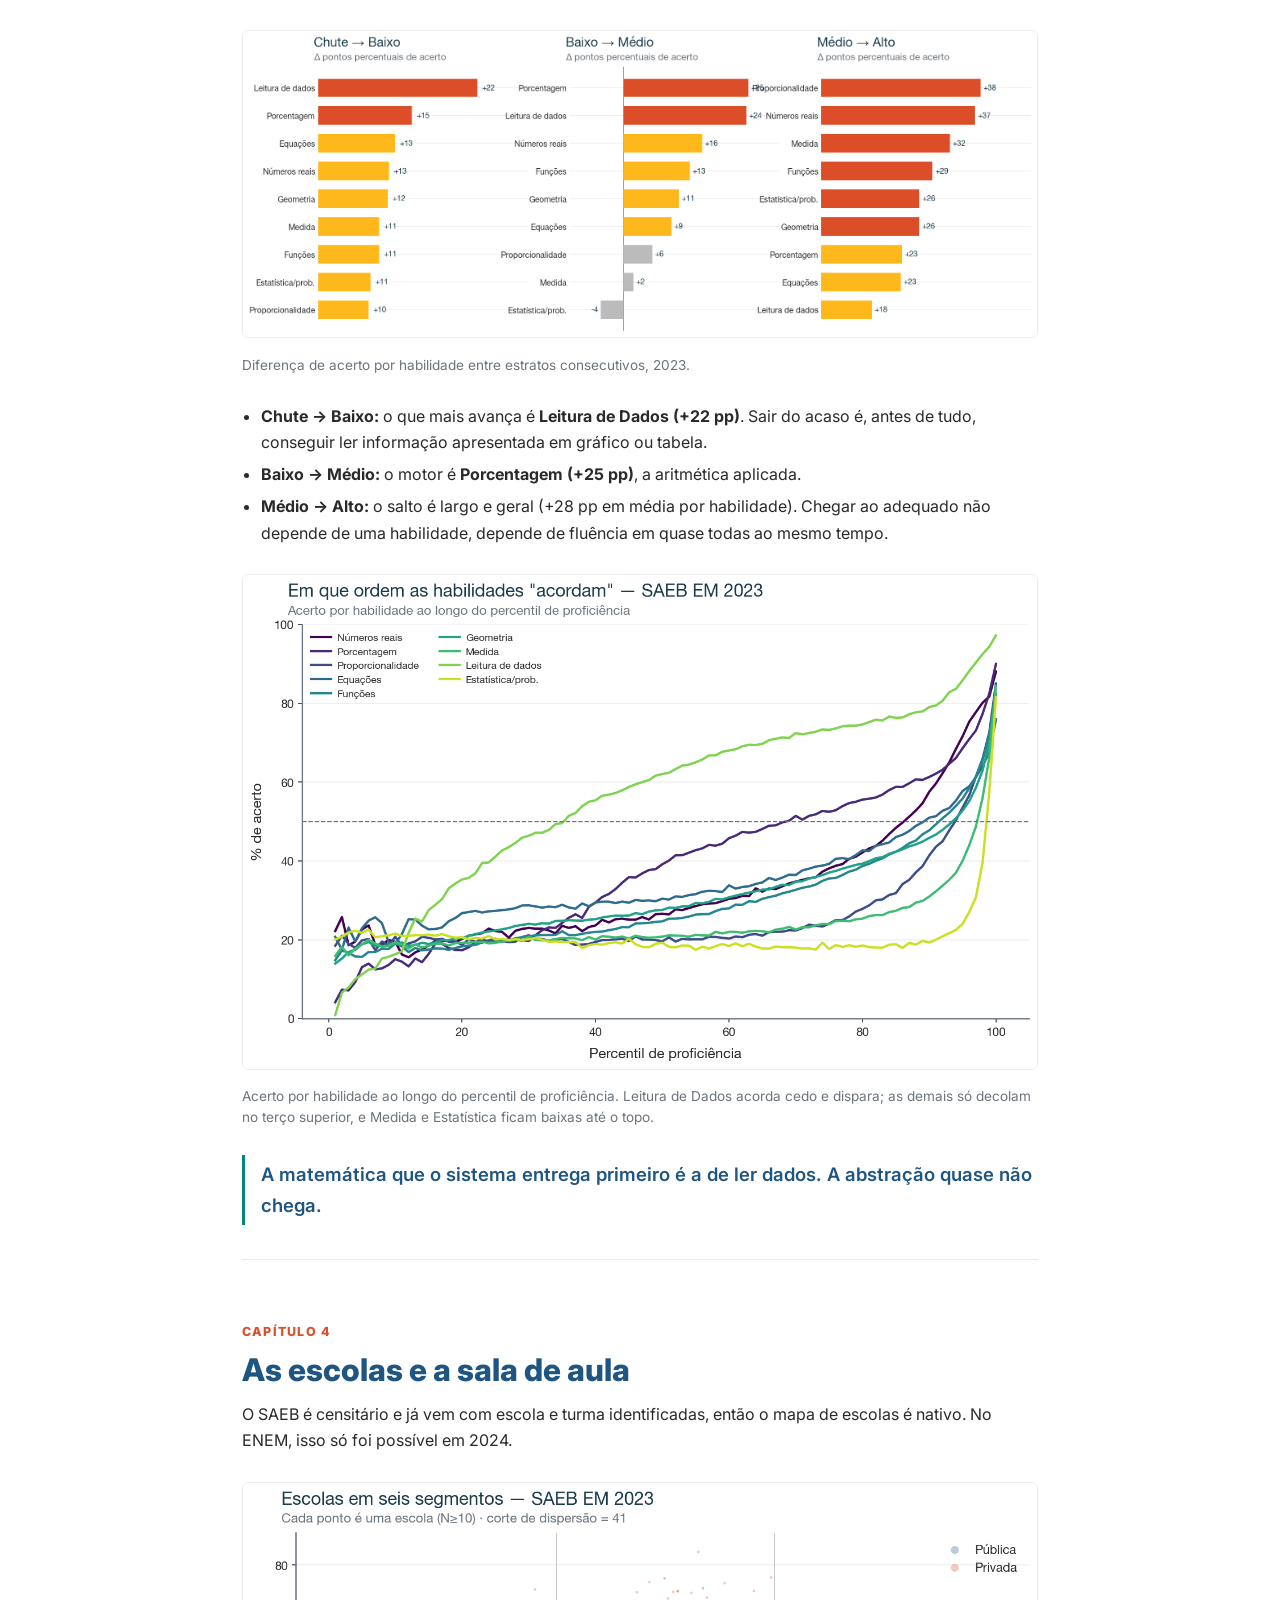
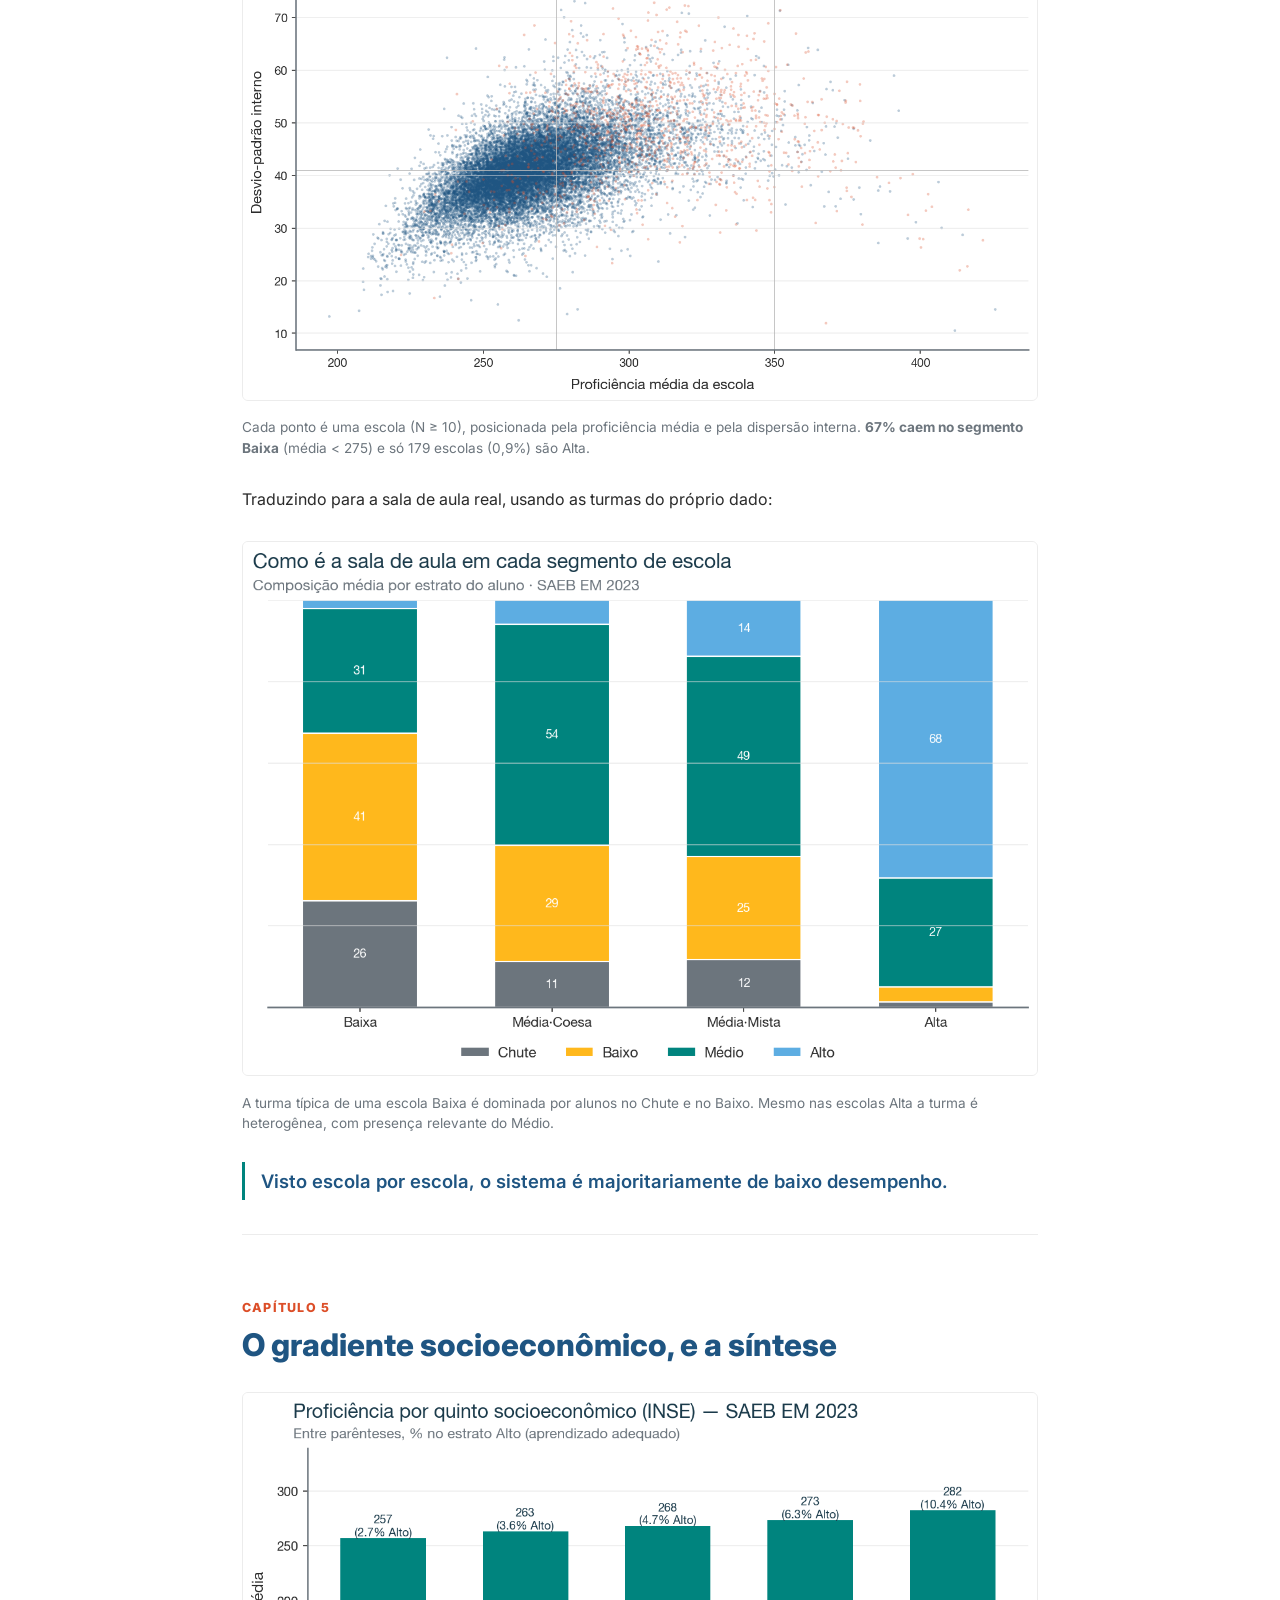
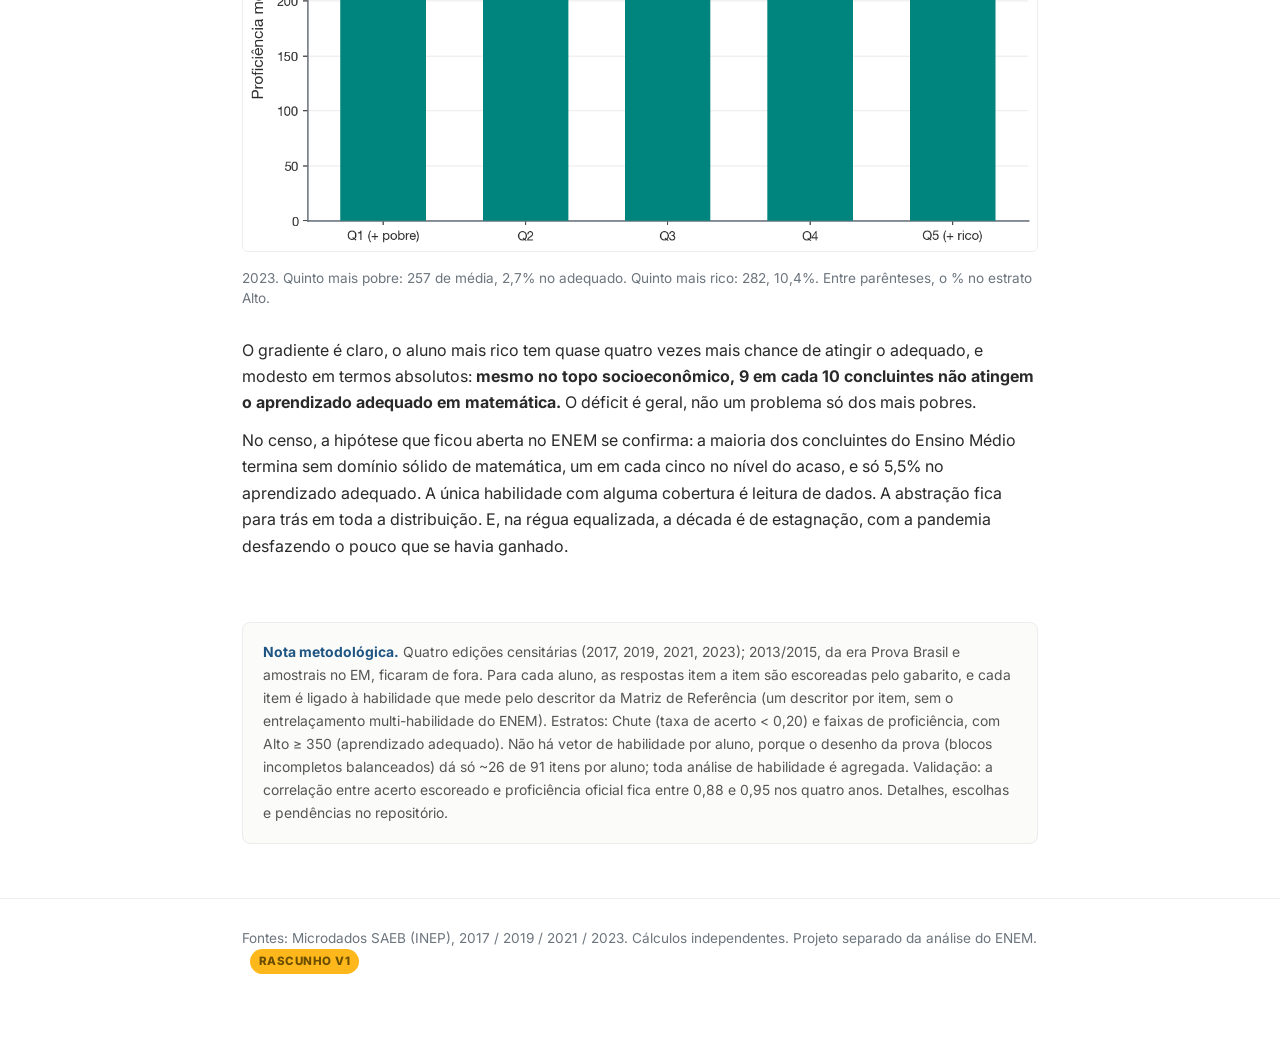
==== commit 9cc44367: "Site completo (hero, cards, 5 capítulos) + workflow de deploy Pages Co-Authored-By: Claude Opus 4.8 " ====
--- a/outputs/site/index.html
+++ b/outputs/site/index.html
@@ -3,145 +3,202 @@
 <head>
 <meta charset="UTF-8">
 <meta name="viewport" content="width=device-width, initial-scale=1.0">
-<title>A matemática que falta, no censo: SAEB 2017–2023 (4 censos)</title>
+<title>A matemática que falta, no censo — SAEB 2017–2023</title>
+<meta name="description" content="O que sabem de matemática os concluintes do Ensino Médio, no censo SAEB. Quatro edições, escala equalizada, 1,5 milhão de alunos por ano.">
 <link rel="preconnect" href="https://fonts.googleapis.com">
+<link rel="preconnect" href="https://fonts.gstatic.com" crossorigin>
 <link href="https://fonts.googleapis.com/css2?family=Inter:wght@400;500;600;700;800;900&display=swap" rel="stylesheet">
 <style>
-  :root{--navy:#1F5582;--teal:#00847E;--orange:#DC4E28;--ink:#2a2a2a;--gray:#6C757D;--line:#ececec;}
+  :root{--navy:#1F5582;--teal:#00847E;--orange:#DC4E28;--yellow:#FFB81C;--ink:#2a2a2a;--gray:#6C757D;--line:#ececec;--bg:#fbfbfa;}
   *{box-sizing:border-box;}
-  body{font-family:'Inter',-apple-system,sans-serif;color:var(--ink);line-height:1.65;margin:0;background:#fff;}
-  .wrap{max-width:820px;margin:0 auto;padding:0 22px;}
-  header.hero{padding:64px 0 40px;border-bottom:1px solid var(--line);}
-  .kicker{font-size:.8rem;font-weight:700;letter-spacing:.08em;text-transform:uppercase;color:var(--gray);}
-  h1{font-size:2.5rem;line-height:1.12;font-weight:900;color:var(--navy);margin:.3em 0 .2em;}
-  .lead{font-size:1.18rem;color:#444;}
-  .cap{padding:46px 0 8px;}
-  .cap-num{font-size:.8rem;font-weight:700;letter-spacing:.08em;text-transform:uppercase;color:var(--orange);}
-  h2{font-size:1.7rem;font-weight:800;color:var(--navy);margin:.15em 0 .5em;line-height:1.2;}
-  h3{font-size:1.15rem;font-weight:700;color:var(--navy);margin:1.4em 0 .3em;}
-  p{margin:.6em 0;}
-  strong{color:var(--ink);}
-  figure{margin:26px 0;}
+  html{scroll-behavior:smooth;}
+  body{font-family:'Inter',-apple-system,Segoe UI,sans-serif;color:var(--ink);line-height:1.65;margin:0;background:#fff;-webkit-font-smoothing:antialiased;}
+  .wrap{max-width:840px;margin:0 auto;padding:0 22px;}
+
+  /* HERO */
+  header.hero{background:linear-gradient(180deg,#fff 0%,var(--bg) 100%);border-bottom:1px solid var(--line);padding:70px 0 56px;}
+  .kicker{font-size:.78rem;font-weight:700;letter-spacing:.1em;text-transform:uppercase;color:var(--gray);}
+  .hero-fact{font-size:1.45rem;font-weight:600;color:var(--gray);margin:18px 0 2px;}
+  .hero-contra{font-size:2.7rem;line-height:1.08;font-weight:900;color:var(--navy);margin:0;}
+  .hero-q{font-size:1.25rem;color:var(--teal);font-weight:700;margin:14px 0 0;}
+  .hero-sub{font-size:1.1rem;color:#444;margin-top:24px;max-width:680px;}
+
+  /* LANDING CARDS */
+  .landing{padding:48px 0 8px;}
+  .landing h2.section-title{font-size:1.05rem;font-weight:700;color:var(--gray);text-transform:uppercase;letter-spacing:.06em;margin:0 0 18px;}
+  .cards{display:grid;grid-template-columns:repeat(auto-fit,minmax(250px,1fr));gap:18px;}
+  a.card{display:flex;flex-direction:column;background:#fff;border:1px solid var(--line);border-top:4px solid var(--teal);border-radius:8px;overflow:hidden;text-decoration:none;color:var(--ink);box-shadow:0 1px 3px rgba(0,0,0,.05);transition:transform .18s ease,box-shadow .18s ease;}
+  a.card:hover{transform:translateY(-3px);box-shadow:0 6px 18px rgba(0,0,0,.10);}
+  .card-viz{background:var(--bg);aspect-ratio:16/10;display:flex;align-items:center;justify-content:center;padding:12px;border-bottom:1px solid var(--line);overflow:hidden;}
+  .card-viz img{max-width:100%;max-height:100%;object-fit:contain;}
+  .card-body{padding:16px 18px 20px;}
+  .card-num{font-size:.75rem;font-weight:800;letter-spacing:.08em;color:var(--orange);}
+  .card-h{font-size:1.12rem;font-weight:800;color:var(--navy);line-height:1.22;margin:4px 0 8px;}
+  .card-stat{font-size:.92rem;color:#555;}
+
+  /* CHAPTERS */
+  .cap{padding:54px 0 8px;border-top:1px solid var(--line);}
+  .cap:first-of-type{border-top:none;}
+  .cap-num{font-size:.78rem;font-weight:800;letter-spacing:.1em;text-transform:uppercase;color:var(--orange);}
+  h2{font-size:1.95rem;font-weight:800;color:var(--navy);margin:.12em 0 .4em;line-height:1.18;}
+  h3{font-size:1.18rem;font-weight:700;color:var(--navy);margin:1.5em 0 .3em;}
+  p{margin:.7em 0;}
+  .lead{font-size:1.12rem;color:#444;}
+  figure{margin:28px 0;}
   figure img{width:100%;border:1px solid var(--line);border-radius:6px;}
-  figcaption{font-size:.85rem;color:var(--gray);margin-top:8px;}
-  .punch{font-size:1.12rem;font-weight:600;color:var(--navy);border-left:3px solid var(--teal);padding-left:14px;margin:22px 0;}
-  ul{padding-left:1.2em;} li{margin:.3em 0;}
-  hr{border:none;border-top:1px solid var(--line);margin:40px 0;}
-  table{border-collapse:collapse;width:100%;font-size:.92rem;margin:18px 0;}
-  th,td{border-bottom:1px solid var(--line);padding:7px 10px;text-align:left;}
+  figcaption{font-size:.85rem;color:var(--gray);margin-top:9px;line-height:1.5;}
+  .punch{font-size:1.16rem;font-weight:600;color:var(--navy);border-left:3px solid var(--teal);padding:4px 0 4px 16px;margin:26px 0;}
+  ul{padding-left:1.2em;} li{margin:.35em 0;}
+  table{border-collapse:collapse;width:100%;font-size:.92rem;margin:20px 0;}
+  th,td{border-bottom:1px solid var(--line);padding:8px 10px;text-align:left;}
   th{color:var(--navy);font-weight:700;}
-  .nota{font-size:.86rem;color:var(--gray);background:#fafafa;border:1px solid var(--line);border-radius:6px;padding:14px 16px;}
-  footer{border-top:1px solid var(--line);margin-top:50px;padding:26px 0 60px;font-size:.85rem;color:var(--gray);}
+  td:not(:first-child),th:not(:first-child){text-align:center;}
+  .nota{font-size:.87rem;color:#555;background:var(--bg);border:1px solid var(--line);border-radius:8px;padding:18px 20px;margin:44px 0 0;}
+  .nota strong{color:var(--navy);}
+  footer{border-top:1px solid var(--line);margin-top:54px;padding:28px 0 70px;font-size:.85rem;color:var(--gray);}
+  .badge{display:inline-block;background:var(--yellow);color:#6b4e00;font-size:.72rem;font-weight:800;letter-spacing:.04em;text-transform:uppercase;padding:3px 9px;border-radius:20px;vertical-align:middle;margin-left:8px;}
+  @media(max-width:640px){.hero-contra{font-size:2rem;} h2{font-size:1.55rem;}}
 </style>
 </head>
 <body>
 
+<!-- ===================== HERO ===================== -->
 <header class="hero"><div class="wrap">
   <p class="kicker">Uma investigação · SAEB 2017–2023 · Matemática, Ensino Médio</p>
-  <h1>A matemática que falta, agora no censo</h1>
-  <p class="lead">O artigo do ENEM olhou quem se inscreve para o vestibular, um corte já filtrado. O SAEB é o <strong>censo</strong>: praticamente todos os concluintes do Ensino Médio. E ele responde de frente a pergunta que o ENEM deixou aberta, porque usa uma escala <strong>equalizada entre anos</strong>, comparável de verdade.</p>
+  <p class="hero-fact">No ENEM, a nota de matemática subiu 60 pontos em uma década.</p>
+  <h1 class="hero-contra">No SAEB, o censo, ela não saiu do lugar.</h1>
+  <p class="hero-q">E o que, afinal, sabe quem termina o Ensino Médio?</p>
+  <p class="hero-sub">O ENEM olha quem se inscreve para o vestibular, um corte já filtrado. O SAEB é o <strong>censo</strong>: praticamente todos os concluintes, cerca de 1,5 milhão por edição. E usa uma escala <strong>equalizada entre anos</strong>, comparável de verdade. Quatro edições censitárias, mesma metodologia: 2017, 2019, 2021 e 2023.</p>
 </div></header>
 
+<!-- ===================== LANDING CARDS ===================== -->
+<section class="landing"><div class="wrap">
+  <h2 class="section-title">Cinco capítulos</h2>
+  <div class="cards">
+    <a class="card" href="#cap1">
+      <div class="card-viz"><img src="figures/fig0_evolucao.png" alt=""></div>
+      <div class="card-body"><div class="card-num">Capítulo 1</div>
+        <div class="card-h">Uma década estagnada</div>
+        <div class="card-stat">Aprendizado adequado: 6,6% → 5,5%. A pandemia apagou o pouco que se ganhou.</div></div>
+    </a>
+    <a class="card" href="#cap2">
+      <div class="card-viz"><img src="figures/fig2_dominio_estrato.png" alt=""></div>
+      <div class="card-body"><div class="card-num">Capítulo 2</div>
+        <div class="card-h">O que cada grupo sabe</div>
+        <div class="card-stat">Só Leitura de Dados passa de 40%. Fora do topo, quase nada chega a 50%.</div></div>
+    </a>
+    <a class="card" href="#cap3">
+      <div class="card-viz"><img src="figures/fig4_emergencia.png" alt=""></div>
+      <div class="card-body"><div class="card-num">Capítulo 3</div>
+        <div class="card-h">Os degraus do aprendizado</div>
+        <div class="card-stat">Ler dados é a porta de entrada; chegar ao topo exige fluência em tudo.</div></div>
+    </a>
+    <a class="card" href="#cap4">
+      <div class="card-viz"><img src="figures/fig5_escolas.png" alt=""></div>
+      <div class="card-body"><div class="card-num">Capítulo 4</div>
+        <div class="card-h">As escolas e a sala</div>
+        <div class="card-stat">67% das escolas no segmento mais baixo. Só 0,9% no topo.</div></div>
+    </a>
+    <a class="card" href="#cap5">
+      <div class="card-viz"><img src="figures/fig7_socio.png" alt=""></div>
+      <div class="card-body"><div class="card-num">Capítulo 5</div>
+        <div class="card-h">Renda, e a síntese</div>
+        <div class="card-stat">Mesmo o quinto mais rico: 9 em 10 não atingem o adequado.</div></div>
+    </a>
+  </div>
+</div></section>
+
 <main class="wrap">
 
-<p>Quatro edições censitárias, mesma metodologia: <strong>2017, 2019, 2021 e 2023</strong>, cerca de 1,4 a 1,5 milhão de concluintes do EM em cada uma, com prova de matemática válida. Para cada aluno, escoreamos as respostas item a item, ligamos cada item à habilidade que ele mede (o descritor da Matriz de Referência) e estratificamos pela proficiência. O método é o mesmo do artigo do ENEM. As decisões estão em <code>DECISOES.md</code>.</p>
-
-<hr>
-
-<!-- CAP 1 -->
-<section class="cap">
+<!-- ===================== CAP 1 ===================== -->
+<section class="cap" id="cap1">
   <p class="cap-num">Capítulo 1</p>
   <h2>Uma década estagnada, com um mergulho na pandemia</h2>
-  <p>No ENEM, a nota subiu 60 pontos em dez anos, sem que PISA ou SAEB confirmassem. Aqui medimos o SAEB direto, na escala equalizada que torna a comparação legítima.</p>
-
-  <figure><img src="figures/fig0_evolucao.png" alt="Evolução da proficiência e do % adequado">
-    <figcaption>Proficiência média e percentual no aprendizado adequado (≥350), 2017–2023. Escala SAEB equalizada.</figcaption></figure>
-
-  <p>A proficiência média foi <strong>266 (2017) → 273 (2019) → 267 (2021) → 268 (2023)</strong>. O aprendizado adequado (≥350) subiu de 6,6% para 7,4% até 2019, <strong>despencou para 5,2% em 2021</strong> (o fundo da pandemia) e mal se recuperou em 2023 (5,5%), abaixo de onde estava em 2017. Houve um ganho pequeno na segunda metade da década passada, e a pandemia o apagou.</p>
+  <p class="lead">No ENEM, a nota subiu 60 pontos em dez anos, sem que PISA ou SAEB confirmassem. Aqui medimos o SAEB direto, na escala equalizada que torna a comparação legítima.</p>
+
+  <figure><img src="figures/fig0_evolucao.png" alt="Proficiência média e % adequado, 2017 a 2023">
+    <figcaption>Proficiência média (esquerda) e percentual no aprendizado adequado, ≥350 (direita), de 2017 a 2023. Escala SAEB equalizada, comparável entre anos.</figcaption></figure>
+
+  <p>A proficiência média foi <strong>266 (2017) → 273 (2019) → 267 (2021) → 268 (2023)</strong>. O aprendizado adequado subiu de 6,6% para 7,4% até 2019, <strong>despencou para 5,2% em 2021</strong>, o fundo da pandemia, e mal se recuperou em 2023 (5,5%), abaixo de onde estava em 2017.</p>
 
   <figure><img src="figures/fig0b_estratos_tempo.png" alt="Composição por faixa de proficiência ao longo do tempo">
-    <figcaption>Distribuição por faixa de proficiência. A faixa abaixo de 275 volta a 58% em 2023.</figcaption></figure>
+    <figcaption>Distribuição por faixa de proficiência em cada edição. A faixa abaixo de 275 cai a 50% em 2019 e volta a 58% em 2023.</figcaption></figure>
 
   <p class="punch">Na régua que de fato equaliza, a década é de estagnação. O movimento que aparecia no ENEM não existe aqui.</p>
 </section>
 
-<hr>
-
-<!-- CAP 2 -->
-<section class="cap">
+<!-- ===================== CAP 2 ===================== -->
+<section class="cap" id="cap2">
   <p class="cap-num">Capítulo 2</p>
   <h2>O que cada grupo realmente sabe</h2>
-  <p>A foto detalhada usa a edição mais recente e completa (2023). A nota separa os concluintes em quatro grupos: <strong>Chute</strong> (acerta no nível do acaso, taxa abaixo de 0,20), Baixo, Médio e <strong>Alto</strong> (≥350, aprendizado adequado).</p>
-
-  <figure><img src="figures/fig1_distribuicao.png" alt="Distribuição da proficiência 2023">
+  <p>A foto detalhada usa a edição mais recente (2023). A nota separa os concluintes em quatro grupos: <strong>Chute</strong>, que acerta no nível do acaso (taxa abaixo de 0,20, o esperado chutando itens de 5 alternativas); <strong>Baixo</strong>; <strong>Médio</strong>; e <strong>Alto</strong>, proficiência ≥ 350, o limiar do aprendizado adequado.</p>
+
+  <figure><img src="figures/fig1_distribuicao.png" alt="Distribuição da proficiência, 2023">
     <figcaption>2023: Chute 22%, Baixo 37%, Médio 36%, Alto 5,5%. Um em cada cinco concluintes não distingue de zero o que sabe de matemática.</figcaption></figure>
 
-  <p>Escoreando por habilidade, a leitura é dura e tem a mesma assinatura do ENEM:</p>
-
-  <figure><img src="figures/fig2_dominio_estrato.png" alt="Taxa de acerto por habilidade e estrato 2023">
-    <figcaption>Cada ponto é a probabilidade de acertar um item da habilidade, por estrato. À direita, o acerto da população.</figcaption></figure>
+  <p>Escoreando as respostas por habilidade, a leitura é dura e tem a mesma assinatura do ENEM:</p>
+
+  <figure><img src="figures/fig2_dominio_estrato.png" alt="Taxa de acerto por habilidade e estrato, 2023">
+    <figcaption>Cada ponto é a probabilidade de acertar um item da habilidade, por estrato. À direita, o acerto da população. O tamanho do ponto reflete o peso do estrato.</figcaption></figure>
 
   <ul>
     <li><strong>Leitura de Dados é a única habilidade com cobertura razoável</strong> (56% de acerto). Ler um gráfico ou uma tabela é o que mais gente consegue fazer.</li>
-    <li><strong>Todas as outras oito ficam abaixo de 40%:</strong> Porcentagem 38%, Equações 34%, Números reais 33%, Geometria 31%, Funções 30%, Proporcionalidade 26%, Medida 24%, Estatística/probabilidade 21%.</li>
+    <li><strong>Todas as outras oito ficam abaixo de 40%:</strong> Porcentagem 38%, Equações 34%, Números reais 33%, Geometria 31%, Funções 30%, Proporcionalidade 26%, Medida 24%, Estatística e probabilidade 21%.</li>
     <li><strong>Fora do estrato Alto, quase nada passa de 50%.</strong> No Médio, só Leitura de Dados (75%) e Porcentagem (55%) cruzam a metade.</li>
     <li>Mesmo o topo tem buracos: o Alto acerta Leitura de Dados em 92%, mas Estatística em 45% e Medida em 58%.</li>
   </ul>
-  <p>A <strong>forma</strong> desse perfil é estável nas quatro edições (Leitura de Dados sempre na frente, abstração sempre atrás). Os níveis absolutos por habilidade não são comparáveis entre anos, porque a composição de itens de cada prova muda; por isso o eixo temporal fica na proficiência equalizada, e o perfil de habilidade é lido dentro de cada ano.</p>
-</section>
-
-<hr>
-
-<!-- CAP 3 -->
-<section class="cap">
+  <p>A <strong>forma</strong> desse perfil é estável nas quatro edições (Leitura de Dados sempre na frente, a abstração sempre atrás). Os níveis absolutos por habilidade não são comparáveis entre anos, porque a composição de itens de cada prova muda. Por isso a dimensão temporal fica na proficiência equalizada, e o perfil de habilidade é lido dentro de cada ano.</p>
+</section>
+
+<!-- ===================== CAP 3 ===================== -->
+<section class="cap" id="cap3">
   <p class="cap-num">Capítulo 3</p>
   <h2>O que diferencia um degrau do outro</h2>
-  <figure><img src="figures/fig3_transicoes.png" alt="Transições entre estratos">
-    <figcaption>Δ de acerto por habilidade entre estratos consecutivos (2023).</figcaption></figure>
+  <p>Comparar estratos consecutivos mostra qual habilidade separa um grupo do seguinte.</p>
+  <figure><img src="figures/fig3_transicoes.png" alt="Transições entre estratos consecutivos">
+    <figcaption>Diferença de acerto por habilidade entre estratos consecutivos, 2023.</figcaption></figure>
   <ul>
-    <li><strong>Chute → Baixo:</strong> o que mais avança é <strong>Leitura de Dados (+22 pp)</strong>. Sair do acaso é antes de tudo conseguir ler informação.</li>
-    <li><strong>Baixo → Médio:</strong> o motor é <strong>Porcentagem (+25 pp)</strong>.</li>
-    <li><strong>Médio → Alto:</strong> o salto é largo e geral (+28 pp em média). Chegar ao adequado depende de fluência em quase tudo ao mesmo tempo.</li>
+    <li><strong>Chute → Baixo:</strong> o que mais avança é <strong>Leitura de Dados (+22 pp)</strong>. Sair do acaso é, antes de tudo, conseguir ler informação apresentada em gráfico ou tabela.</li>
+    <li><strong>Baixo → Médio:</strong> o motor é <strong>Porcentagem (+25 pp)</strong>, a aritmética aplicada.</li>
+    <li><strong>Médio → Alto:</strong> o salto é largo e geral (+28 pp em média por habilidade). Chegar ao adequado não depende de uma habilidade, depende de fluência em quase todas ao mesmo tempo.</li>
   </ul>
-  <figure><img src="figures/fig4_emergencia.png" alt="Emergência das habilidades por percentil">
-    <figcaption>Leitura de Dados acorda cedo e dispara; as demais só decolam no terço superior, e Medida e Estatística ficam baixas até o topo.</figcaption></figure>
-</section>
-
-<hr>
-
-<!-- CAP 4 -->
-<section class="cap">
+  <figure><img src="figures/fig4_emergencia.png" alt="Emergência das habilidades por percentil de proficiência">
+    <figcaption>Acerto por habilidade ao longo do percentil de proficiência. Leitura de Dados acorda cedo e dispara; as demais só decolam no terço superior, e Medida e Estatística ficam baixas até o topo.</figcaption></figure>
+  <p class="punch">A matemática que o sistema entrega primeiro é a de ler dados. A abstração quase não chega.</p>
+</section>
+
+<!-- ===================== CAP 4 ===================== -->
+<section class="cap" id="cap4">
   <p class="cap-num">Capítulo 4</p>
   <h2>As escolas e a sala de aula</h2>
-  <p>O SAEB é censitário e já vem com escola e turma identificadas, então o mapa de escolas é nativo.</p>
-  <figure><img src="figures/fig5_escolas.png" alt="Escolas em seis segmentos">
-    <figcaption>19.811 escolas com N≥10. <strong>67% caem no segmento Baixa</strong> (média &lt; 275) e só 179 (0,9%) são Alta.</figcaption></figure>
-  <figure><img src="figures/fig6_sala.png" alt="Sala de aula por segmento">
-    <figcaption>Turmas reais. A sala típica de uma escola Baixa é dominada por Chute e Baixo; mesmo nas escolas Alta a turma é heterogênea.</figcaption></figure>
+  <p>O SAEB é censitário e já vem com escola e turma identificadas, então o mapa de escolas é nativo. No ENEM, isso só foi possível em 2024.</p>
+  <figure><img src="figures/fig5_escolas.png" alt="Escolas em seis segmentos: média por dispersão interna">
+    <figcaption>Cada ponto é uma escola (N ≥ 10), posicionada pela proficiência média e pela dispersão interna. <strong>67% caem no segmento Baixa</strong> (média &lt; 275) e só 179 escolas (0,9%) são Alta.</figcaption></figure>
+  <p>Traduzindo para a sala de aula real, usando as turmas do próprio dado:</p>
+  <figure><img src="figures/fig6_sala.png" alt="Composição da sala de aula por segmento de escola">
+    <figcaption>A turma típica de uma escola Baixa é dominada por alunos no Chute e no Baixo. Mesmo nas escolas Alta a turma é heterogênea, com presença relevante do Médio.</figcaption></figure>
   <p class="punch">Visto escola por escola, o sistema é majoritariamente de baixo desempenho.</p>
 </section>
 
-<hr>
-
-<!-- CAP 5 -->
-<section class="cap">
+<!-- ===================== CAP 5 ===================== -->
+<section class="cap" id="cap5">
   <p class="cap-num">Capítulo 5</p>
   <h2>O gradiente socioeconômico, e a síntese</h2>
-  <figure><img src="figures/fig7_socio.png" alt="Proficiência por quinto socioeconômico">
-    <figcaption>2023. Quinto mais pobre: 257 de média, 2,7% no adequado. Quinto mais rico: 282, 10,4%.</figcaption></figure>
-  <p>O gradiente é claro (o aluno mais rico tem quase quatro vezes mais chance de atingir o adequado), e modesto em termos absolutos: <strong>mesmo no topo socioeconômico, 9 em cada 10 concluintes não atingem o aprendizado adequado em matemática.</strong> O déficit é geral, não um problema só dos mais pobres.</p>
-
-  <p>No censo, a hipótese que ficou aberta no ENEM se confirma: a maioria dos concluintes do Ensino Médio termina sem domínio sólido de matemática, um em cada cinco no nível do acaso, e só 5,5% no aprendizado adequado. A única habilidade com alguma cobertura é leitura de dados; a abstração fica para trás em toda a distribuição. E, na régua equalizada, a década é de estagnação, com a pandemia desfazendo o pouco que se ganhou.</p>
+  <figure><img src="figures/fig7_socio.png" alt="Proficiência por quinto socioeconômico (INSE)">
+    <figcaption>2023. Quinto mais pobre: 257 de média, 2,7% no adequado. Quinto mais rico: 282, 10,4%. Entre parênteses, o % no estrato Alto.</figcaption></figure>
+  <p>O gradiente é claro, o aluno mais rico tem quase quatro vezes mais chance de atingir o adequado, e modesto em termos absolutos: <strong>mesmo no topo socioeconômico, 9 em cada 10 concluintes não atingem o aprendizado adequado em matemática.</strong> O déficit é geral, não um problema só dos mais pobres.</p>
+
+  <p>No censo, a hipótese que ficou aberta no ENEM se confirma: a maioria dos concluintes do Ensino Médio termina sem domínio sólido de matemática, um em cada cinco no nível do acaso, e só 5,5% no aprendizado adequado. A única habilidade com alguma cobertura é leitura de dados. A abstração fica para trás em toda a distribuição. E, na régua equalizada, a década é de estagnação, com a pandemia desfazendo o pouco que se havia ganhado.</p>
 </section>
 
 <div class="nota">
-  <strong>Nota metodológica.</strong> Edições censitárias 2017/2019/2021/2023 (mesma metodologia; 2013/2015 da era Prova Brasil, amostral, ficaram de fora). Escore por item via gabarito; habilidade pelo descritor oficial (single-loading; sem o entrelaçamento multi-habilidade do ENEM). Estratos: Chute (taxa &lt; 0,20), e faixas de proficiência com Alto ≥ 350 (aprendizado adequado). Não há vetor de habilidade por aluno (desenho BIB, ~26 de 91 itens por aluno); toda análise de habilidade é agregada. Validação: correlação entre acerto e proficiência de 0,88 a 0,95 nos quatro anos. Detalhes e pendências em <code>DECISOES.md</code>.
+  <strong>Nota metodológica.</strong> Quatro edições censitárias (2017, 2019, 2021, 2023); 2013/2015, da era Prova Brasil e amostrais no EM, ficaram de fora. Para cada aluno, as respostas item a item são escoreadas pelo gabarito, e cada item é ligado à habilidade que mede pelo descritor da Matriz de Referência (um descritor por item, sem o entrelaçamento multi-habilidade do ENEM). Estratos: Chute (taxa de acerto &lt; 0,20) e faixas de proficiência, com Alto ≥ 350 (aprendizado adequado). Não há vetor de habilidade por aluno, porque o desenho da prova (blocos incompletos balanceados) dá só ~26 de 91 itens por aluno; toda análise de habilidade é agregada. Validação: a correlação entre acerto escoreado e proficiência oficial fica entre 0,88 e 0,95 nos quatro anos. Detalhes, escolhas e pendências no repositório.
 </div>
 
 </main>
 
 <footer><div class="wrap">
-  Fontes: Microdados SAEB (INEP), 2017/2019/2021/2023. Pipeline em <code>scripts/</code>. Projeto independente. Rascunho v1.
+  Fontes: Microdados SAEB (INEP), 2017 / 2019 / 2021 / 2023. Cálculos independentes. Projeto separado da análise do ENEM. <span class="badge">rascunho v1</span>
 </div></footer>
 
 </body>
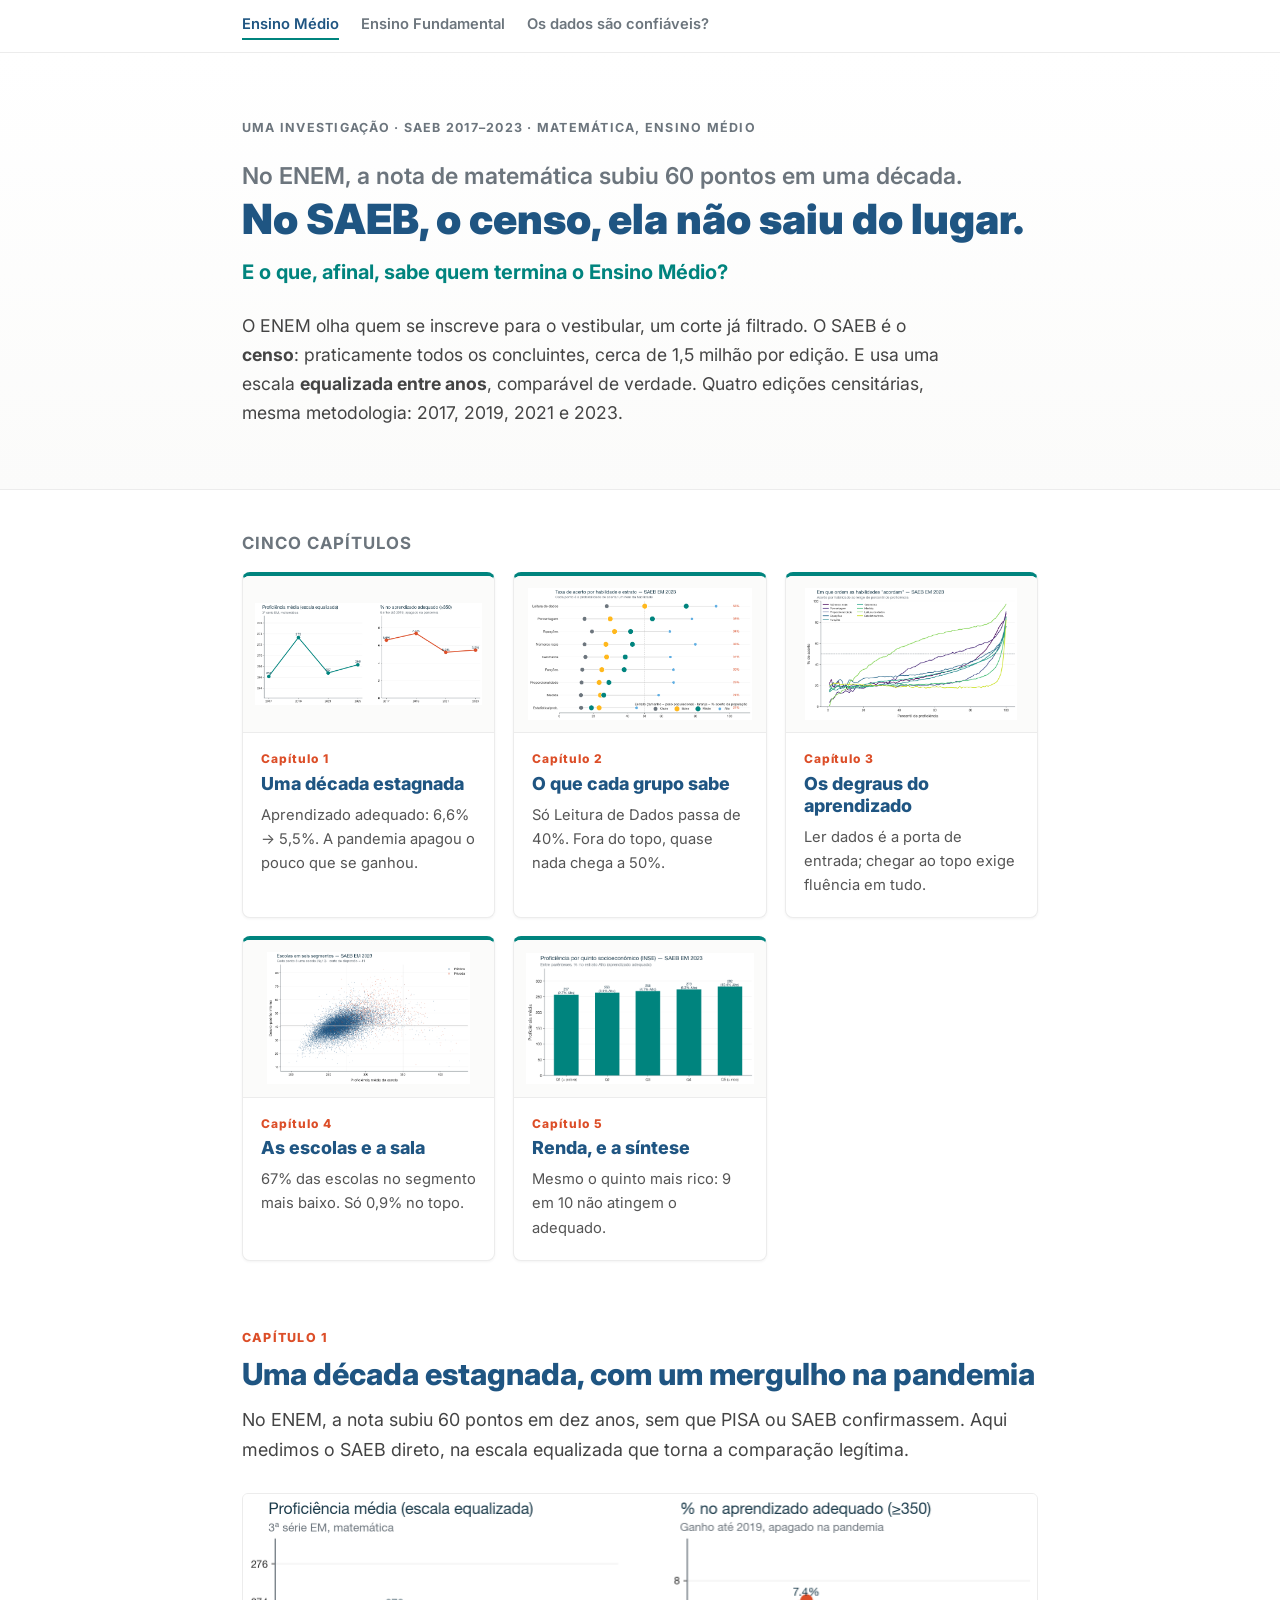
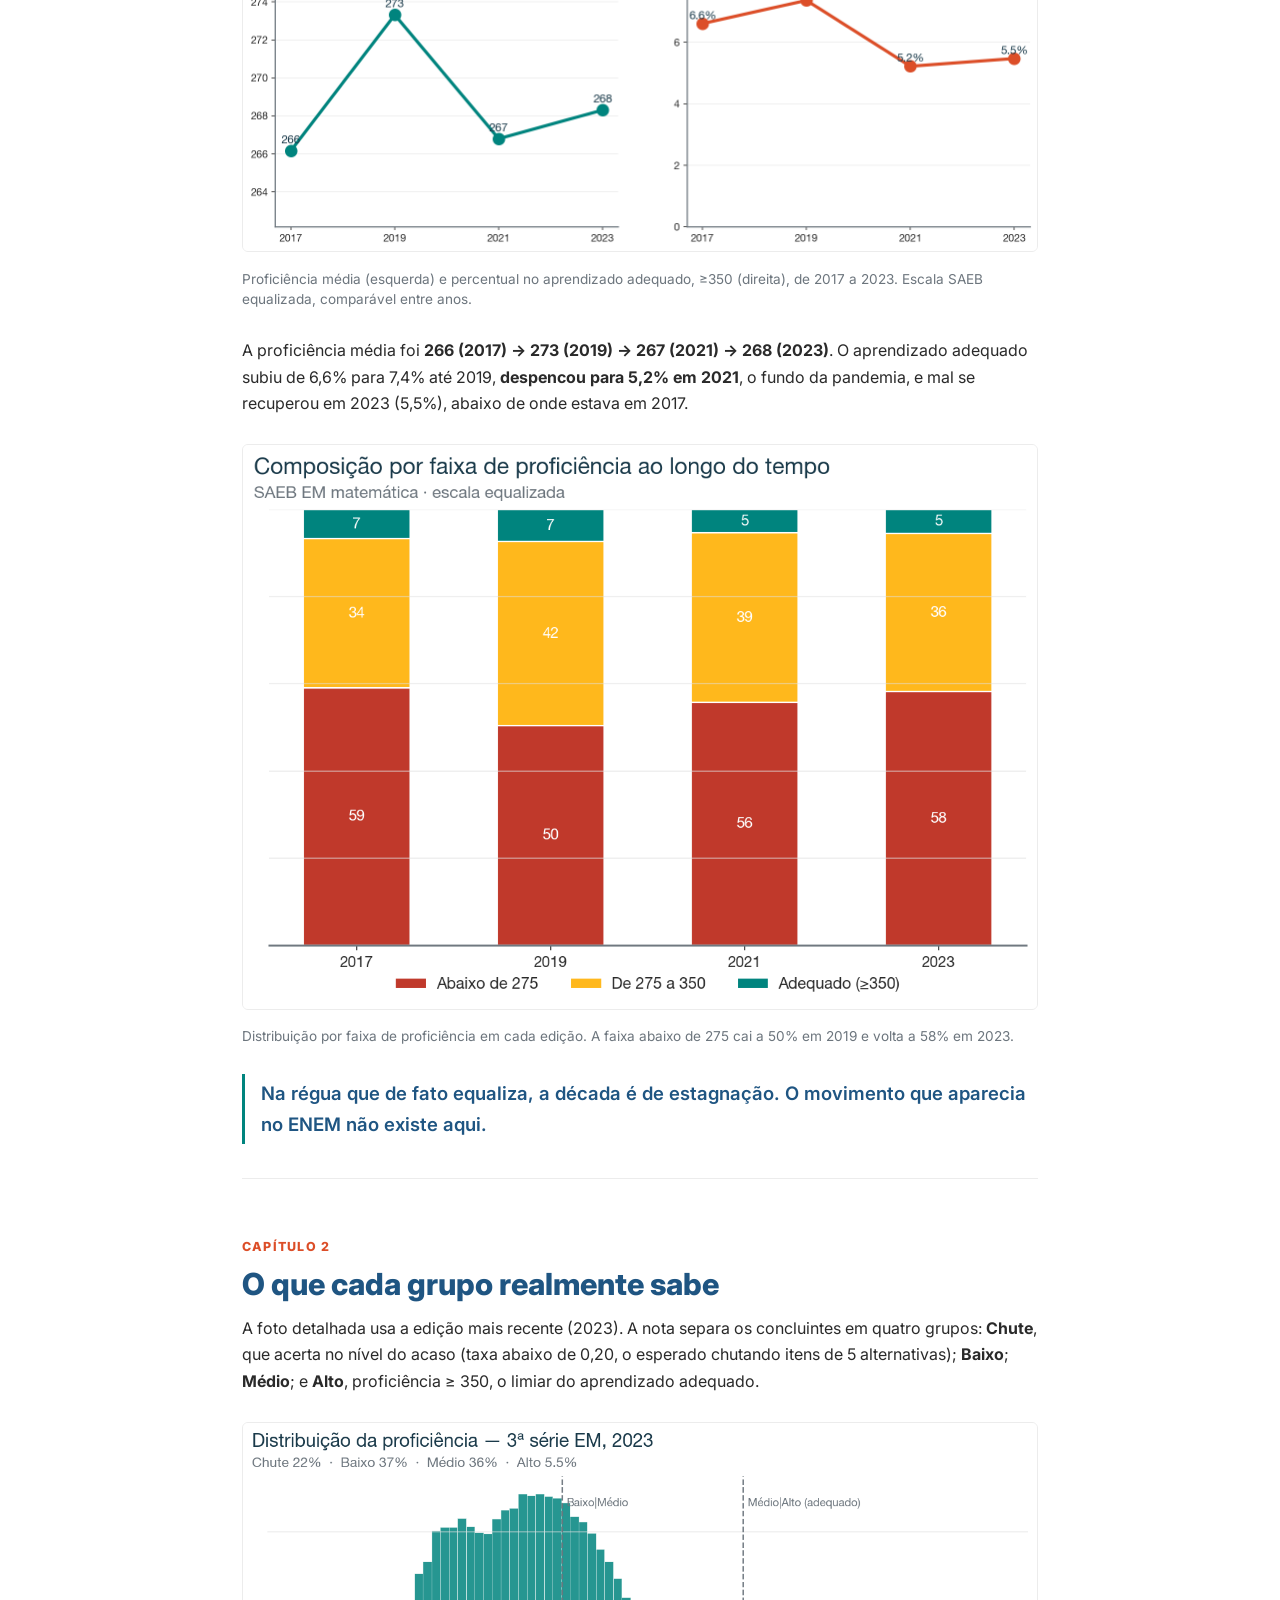
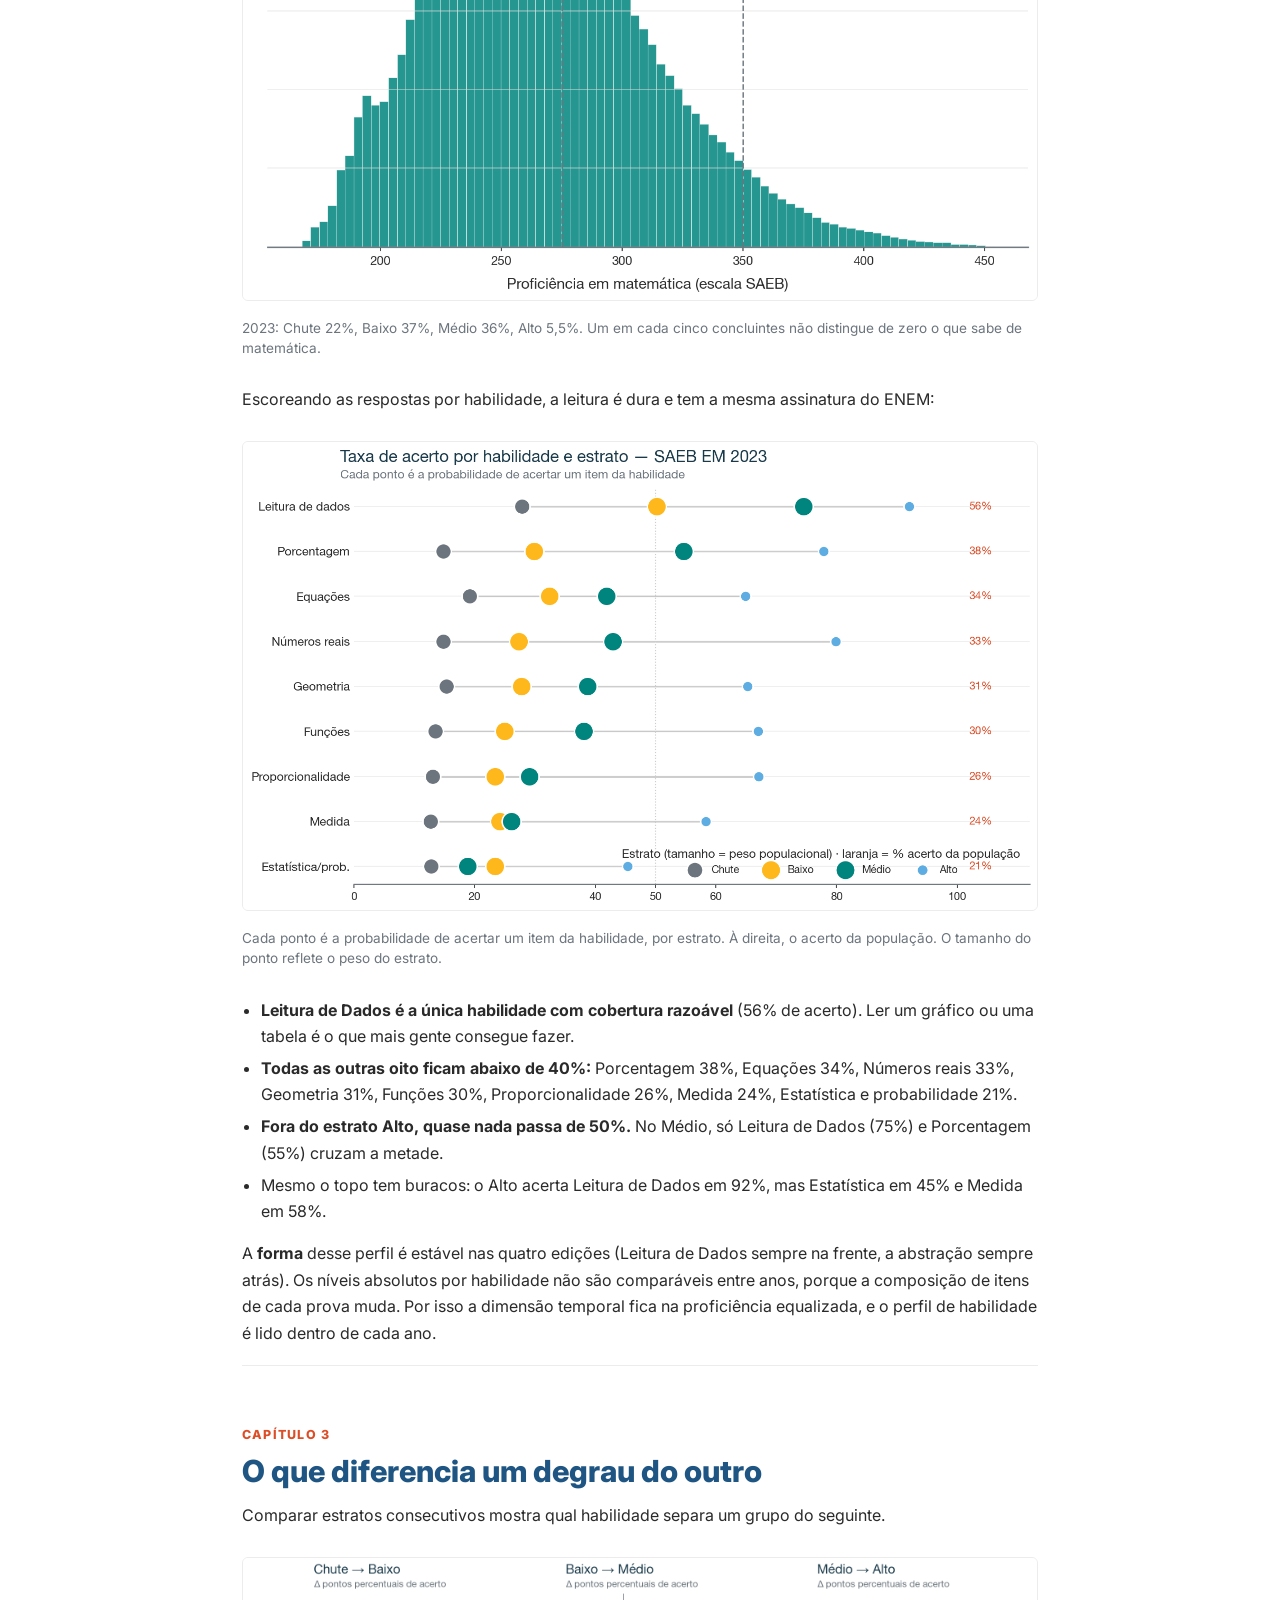
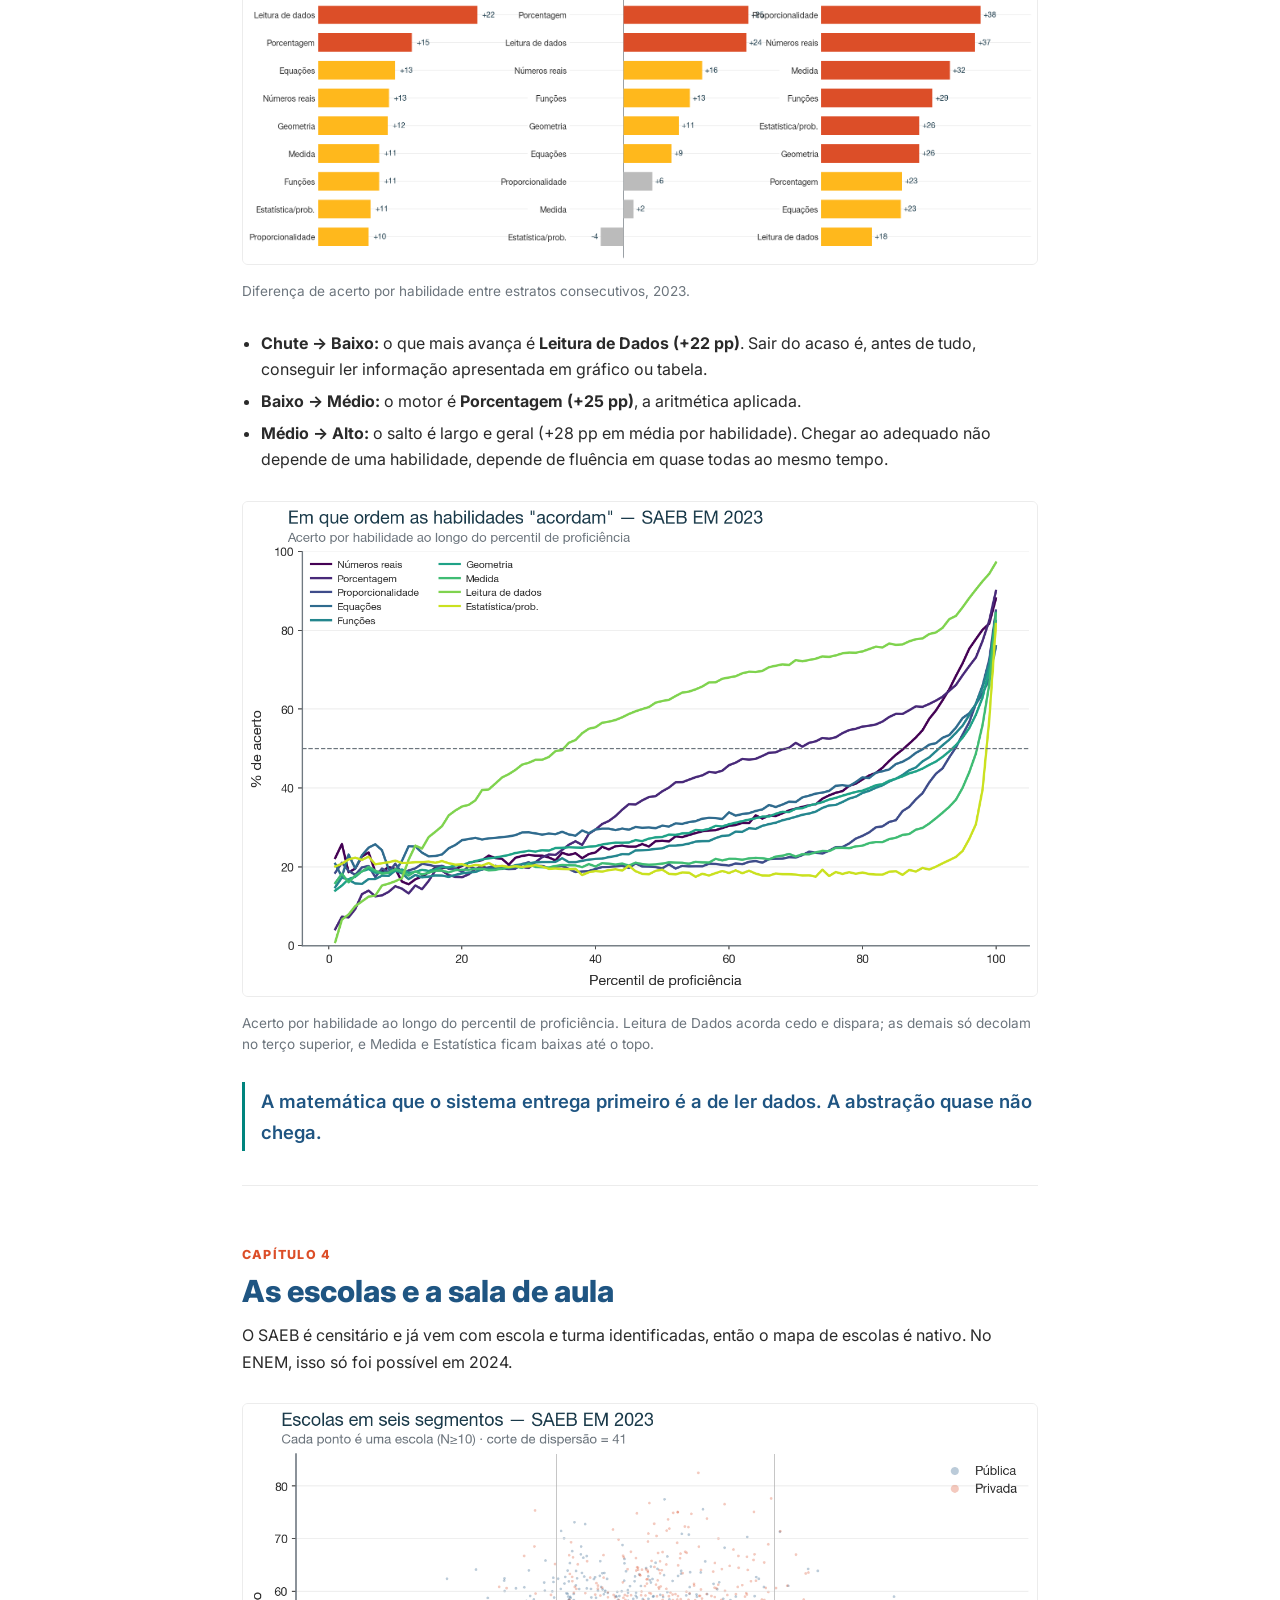
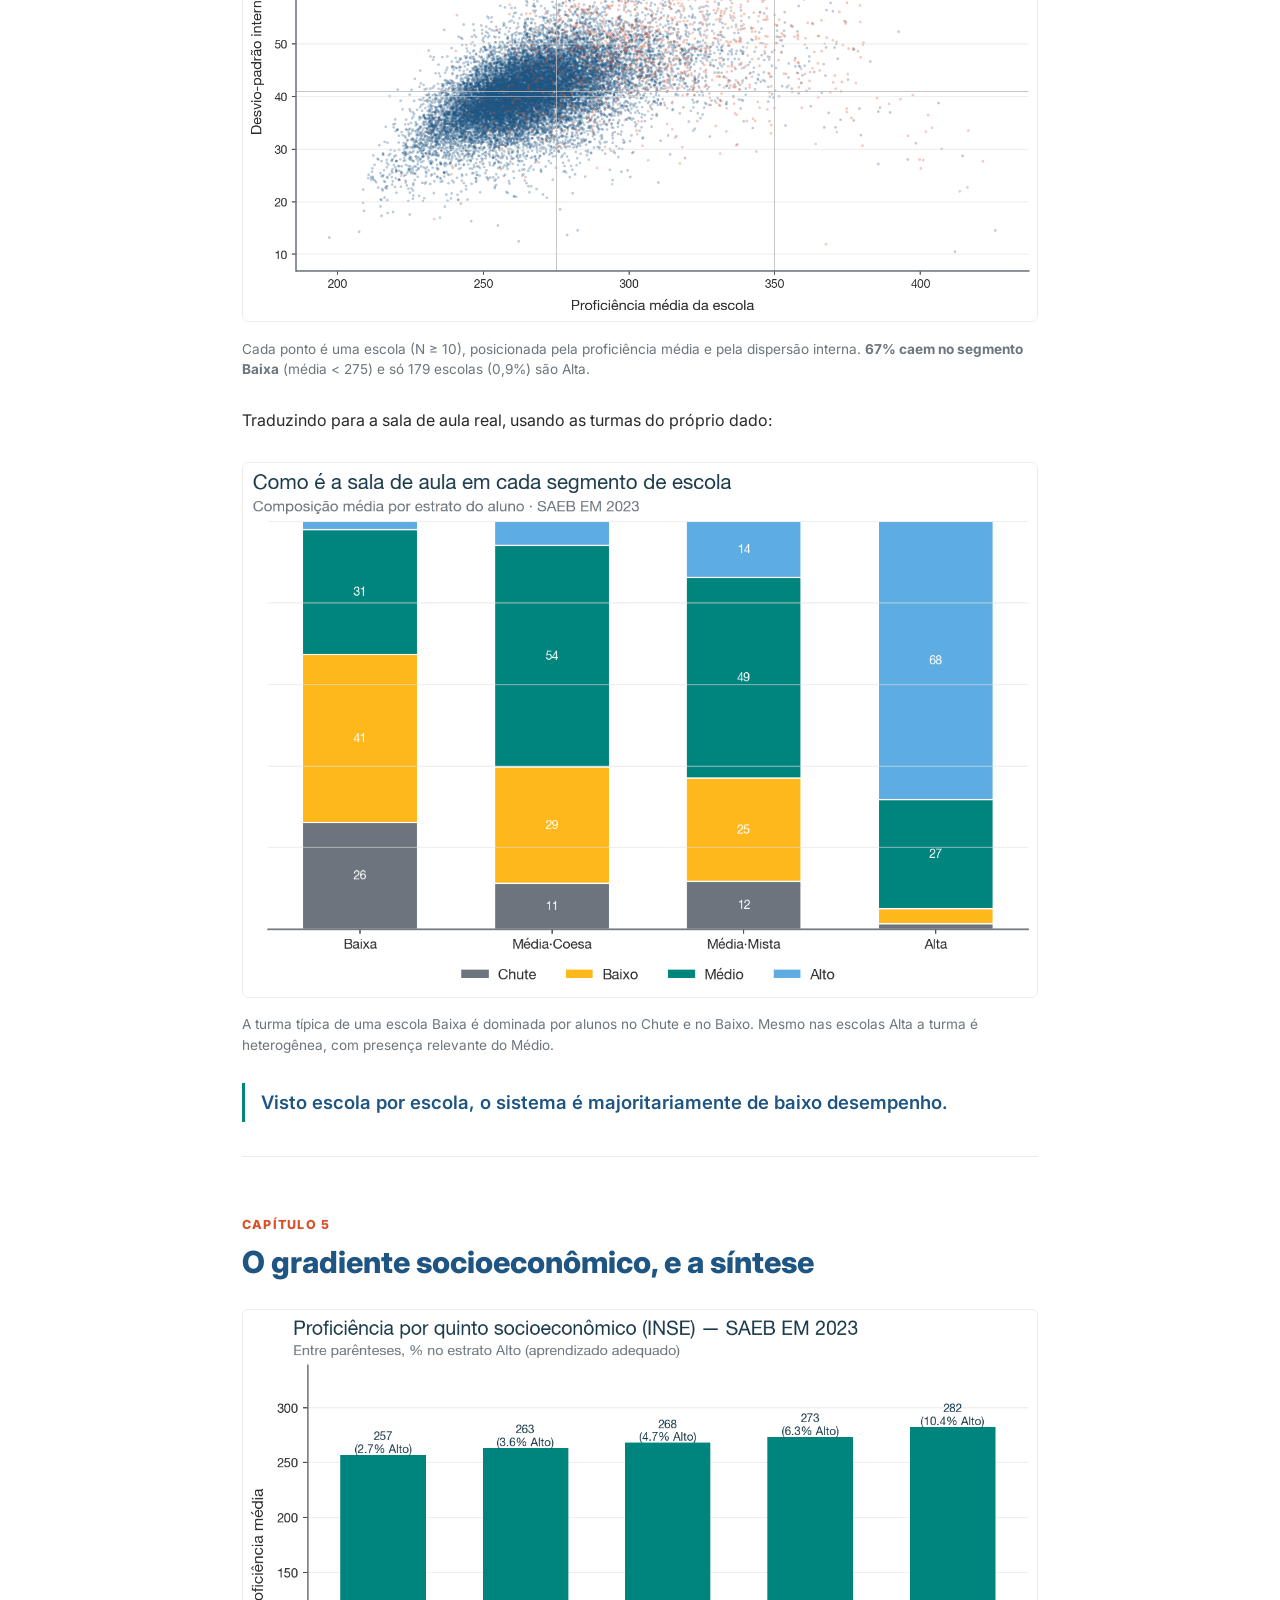
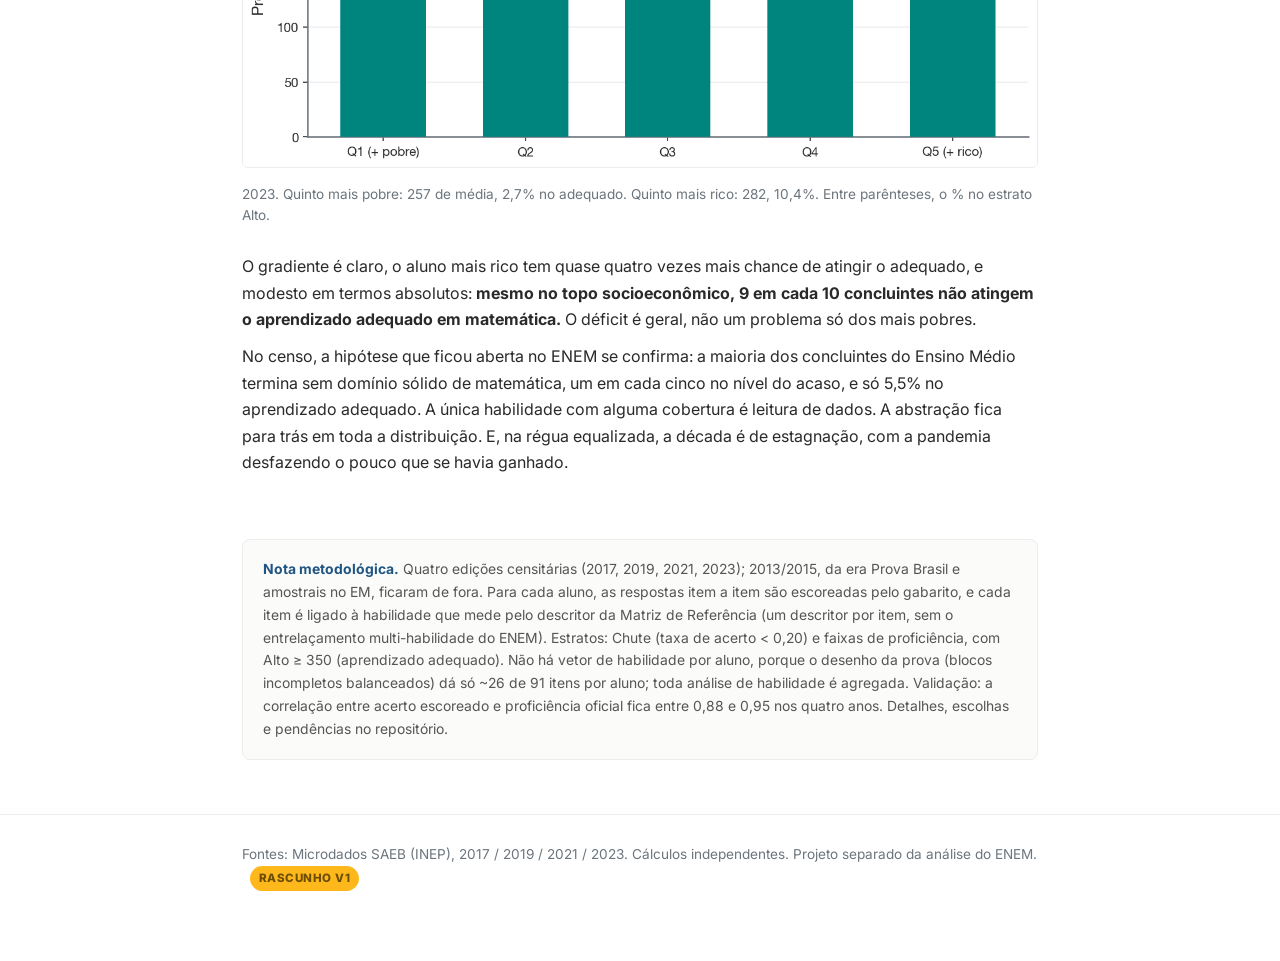
==== commit ef89f4ba: "EF (5º/9º) + confiabilidade: artigos, figuras, site multi-página Ensino Fundamental 2023 (build_ef.p" ====
--- a/outputs/site/index.html
+++ b/outputs/site/index.html
@@ -8,59 +8,14 @@
 <link rel="preconnect" href="https://fonts.googleapis.com">
 <link rel="preconnect" href="https://fonts.gstatic.com" crossorigin>
 <link href="https://fonts.googleapis.com/css2?family=Inter:wght@400;500;600;700;800;900&display=swap" rel="stylesheet">
-<style>
-  :root{--navy:#1F5582;--teal:#00847E;--orange:#DC4E28;--yellow:#FFB81C;--ink:#2a2a2a;--gray:#6C757D;--line:#ececec;--bg:#fbfbfa;}
-  *{box-sizing:border-box;}
-  html{scroll-behavior:smooth;}
-  body{font-family:'Inter',-apple-system,Segoe UI,sans-serif;color:var(--ink);line-height:1.65;margin:0;background:#fff;-webkit-font-smoothing:antialiased;}
-  .wrap{max-width:840px;margin:0 auto;padding:0 22px;}
-
-  /* HERO */
-  header.hero{background:linear-gradient(180deg,#fff 0%,var(--bg) 100%);border-bottom:1px solid var(--line);padding:70px 0 56px;}
-  .kicker{font-size:.78rem;font-weight:700;letter-spacing:.1em;text-transform:uppercase;color:var(--gray);}
-  .hero-fact{font-size:1.45rem;font-weight:600;color:var(--gray);margin:18px 0 2px;}
-  .hero-contra{font-size:2.7rem;line-height:1.08;font-weight:900;color:var(--navy);margin:0;}
-  .hero-q{font-size:1.25rem;color:var(--teal);font-weight:700;margin:14px 0 0;}
-  .hero-sub{font-size:1.1rem;color:#444;margin-top:24px;max-width:680px;}
-
-  /* LANDING CARDS */
-  .landing{padding:48px 0 8px;}
-  .landing h2.section-title{font-size:1.05rem;font-weight:700;color:var(--gray);text-transform:uppercase;letter-spacing:.06em;margin:0 0 18px;}
-  .cards{display:grid;grid-template-columns:repeat(auto-fit,minmax(250px,1fr));gap:18px;}
-  a.card{display:flex;flex-direction:column;background:#fff;border:1px solid var(--line);border-top:4px solid var(--teal);border-radius:8px;overflow:hidden;text-decoration:none;color:var(--ink);box-shadow:0 1px 3px rgba(0,0,0,.05);transition:transform .18s ease,box-shadow .18s ease;}
-  a.card:hover{transform:translateY(-3px);box-shadow:0 6px 18px rgba(0,0,0,.10);}
-  .card-viz{background:var(--bg);aspect-ratio:16/10;display:flex;align-items:center;justify-content:center;padding:12px;border-bottom:1px solid var(--line);overflow:hidden;}
-  .card-viz img{max-width:100%;max-height:100%;object-fit:contain;}
-  .card-body{padding:16px 18px 20px;}
-  .card-num{font-size:.75rem;font-weight:800;letter-spacing:.08em;color:var(--orange);}
-  .card-h{font-size:1.12rem;font-weight:800;color:var(--navy);line-height:1.22;margin:4px 0 8px;}
-  .card-stat{font-size:.92rem;color:#555;}
-
-  /* CHAPTERS */
-  .cap{padding:54px 0 8px;border-top:1px solid var(--line);}
-  .cap:first-of-type{border-top:none;}
-  .cap-num{font-size:.78rem;font-weight:800;letter-spacing:.1em;text-transform:uppercase;color:var(--orange);}
-  h2{font-size:1.95rem;font-weight:800;color:var(--navy);margin:.12em 0 .4em;line-height:1.18;}
-  h3{font-size:1.18rem;font-weight:700;color:var(--navy);margin:1.5em 0 .3em;}
-  p{margin:.7em 0;}
-  .lead{font-size:1.12rem;color:#444;}
-  figure{margin:28px 0;}
-  figure img{width:100%;border:1px solid var(--line);border-radius:6px;}
-  figcaption{font-size:.85rem;color:var(--gray);margin-top:9px;line-height:1.5;}
-  .punch{font-size:1.16rem;font-weight:600;color:var(--navy);border-left:3px solid var(--teal);padding:4px 0 4px 16px;margin:26px 0;}
-  ul{padding-left:1.2em;} li{margin:.35em 0;}
-  table{border-collapse:collapse;width:100%;font-size:.92rem;margin:20px 0;}
-  th,td{border-bottom:1px solid var(--line);padding:8px 10px;text-align:left;}
-  th{color:var(--navy);font-weight:700;}
-  td:not(:first-child),th:not(:first-child){text-align:center;}
-  .nota{font-size:.87rem;color:#555;background:var(--bg);border:1px solid var(--line);border-radius:8px;padding:18px 20px;margin:44px 0 0;}
-  .nota strong{color:var(--navy);}
-  footer{border-top:1px solid var(--line);margin-top:54px;padding:28px 0 70px;font-size:.85rem;color:var(--gray);}
-  .badge{display:inline-block;background:var(--yellow);color:#6b4e00;font-size:.72rem;font-weight:800;letter-spacing:.04em;text-transform:uppercase;padding:3px 9px;border-radius:20px;vertical-align:middle;margin-left:8px;}
-  @media(max-width:640px){.hero-contra{font-size:2rem;} h2{font-size:1.55rem;}}
-</style>
+<link rel="stylesheet" href="style.css">
 </head>
 <body>
+<nav class="topnav"><div class="wrap">
+  <a href="index.html" class="active">Ensino Médio</a>
+  <a href="ef.html">Ensino Fundamental</a>
+  <a href="confiabilidade.html">Os dados são confiáveis?</a>
+</div></nav>
 
 <!-- ===================== HERO ===================== -->
 <header class="hero"><div class="wrap">
--- a/outputs/site/style.css
+++ b/outputs/site/style.css
@@ -0,0 +1,58 @@
+:root{--navy:#1F5582;--teal:#00847E;--orange:#DC4E28;--yellow:#FFB81C;--ink:#2a2a2a;--gray:#6C757D;--line:#ececec;--bg:#fbfbfa;}
+*{box-sizing:border-box;}
+html{scroll-behavior:smooth;}
+body{font-family:'Inter',-apple-system,Segoe UI,sans-serif;color:var(--ink);line-height:1.65;margin:0;background:#fff;-webkit-font-smoothing:antialiased;}
+.wrap{max-width:840px;margin:0 auto;padding:0 22px;}
+
+/* NAV */
+nav.topnav{position:sticky;top:0;z-index:10;background:rgba(255,255,255,.95);backdrop-filter:saturate(1.2) blur(6px);border-bottom:1px solid var(--line);}
+nav.topnav .wrap{display:flex;gap:22px;flex-wrap:wrap;padding-top:12px;padding-bottom:12px;}
+nav.topnav a{font-size:.92rem;font-weight:600;color:var(--gray);text-decoration:none;}
+nav.topnav a:hover{color:var(--navy);}
+nav.topnav a.active{color:var(--navy);border-bottom:2px solid var(--teal);padding-bottom:2px;}
+
+/* HERO */
+header.hero{background:linear-gradient(180deg,#fff 0%,var(--bg) 100%);border-bottom:1px solid var(--line);padding:56px 0 50px;}
+.kicker{font-size:.78rem;font-weight:700;letter-spacing:.1em;text-transform:uppercase;color:var(--gray);}
+.hero-fact{font-size:1.45rem;font-weight:600;color:var(--gray);margin:18px 0 2px;}
+.hero-contra{font-size:2.6rem;line-height:1.08;font-weight:900;color:var(--navy);margin:0;}
+.hero-q{font-size:1.25rem;color:var(--teal);font-weight:700;margin:14px 0 0;}
+.hero-sub{font-size:1.1rem;color:#444;margin-top:22px;max-width:700px;}
+
+/* CARDS */
+.landing{padding:44px 0 8px;}
+.landing h2.section-title{font-size:1.05rem;font-weight:700;color:var(--gray);text-transform:uppercase;letter-spacing:.06em;margin:0 0 18px;}
+.cards{display:grid;grid-template-columns:repeat(auto-fit,minmax(250px,1fr));gap:18px;}
+a.card{display:flex;flex-direction:column;background:#fff;border:1px solid var(--line);border-top:4px solid var(--teal);border-radius:8px;overflow:hidden;text-decoration:none;color:var(--ink);box-shadow:0 1px 3px rgba(0,0,0,.05);transition:transform .18s ease,box-shadow .18s ease;}
+a.card:hover{transform:translateY(-3px);box-shadow:0 6px 18px rgba(0,0,0,.10);}
+.card-viz{background:var(--bg);aspect-ratio:16/10;display:flex;align-items:center;justify-content:center;padding:12px;border-bottom:1px solid var(--line);overflow:hidden;}
+.card-viz img{max-width:100%;max-height:100%;object-fit:contain;}
+.card-body{padding:16px 18px 20px;}
+.card-num{font-size:.75rem;font-weight:800;letter-spacing:.08em;color:var(--orange);}
+.card-h{font-size:1.12rem;font-weight:800;color:var(--navy);line-height:1.22;margin:4px 0 8px;}
+.card-stat{font-size:.92rem;color:#555;}
+
+/* CHAPTERS */
+.cap{padding:50px 0 8px;border-top:1px solid var(--line);}
+.cap:first-of-type{border-top:none;}
+.cap-num{font-size:.78rem;font-weight:800;letter-spacing:.1em;text-transform:uppercase;color:var(--orange);}
+h1.page{font-size:2.4rem;font-weight:900;color:var(--navy);margin:.3em 0 .2em;line-height:1.12;}
+h2{font-size:1.9rem;font-weight:800;color:var(--navy);margin:.12em 0 .4em;line-height:1.18;}
+h3{font-size:1.18rem;font-weight:700;color:var(--navy);margin:1.5em 0 .3em;}
+p{margin:.7em 0;}
+.lead{font-size:1.12rem;color:#444;}
+figure{margin:28px 0;}
+figure img{width:100%;border:1px solid var(--line);border-radius:6px;}
+figcaption{font-size:.85rem;color:var(--gray);margin-top:9px;line-height:1.5;}
+.punch{font-size:1.16rem;font-weight:600;color:var(--navy);border-left:3px solid var(--teal);padding:4px 0 4px 16px;margin:26px 0;}
+.flag{border-left-color:var(--orange);}
+ul{padding-left:1.2em;} li{margin:.35em 0;}
+table{border-collapse:collapse;width:100%;font-size:.92rem;margin:20px 0;}
+th,td{border-bottom:1px solid var(--line);padding:8px 10px;text-align:left;}
+th{color:var(--navy);font-weight:700;}
+td:not(:first-child),th:not(:first-child){text-align:center;}
+.nota{font-size:.87rem;color:#555;background:var(--bg);border:1px solid var(--line);border-radius:8px;padding:18px 20px;margin:44px 0 0;}
+.nota strong{color:var(--navy);}
+footer{border-top:1px solid var(--line);margin-top:54px;padding:28px 0 70px;font-size:.85rem;color:var(--gray);}
+.badge{display:inline-block;background:var(--yellow);color:#6b4e00;font-size:.72rem;font-weight:800;letter-spacing:.04em;text-transform:uppercase;padding:3px 9px;border-radius:20px;vertical-align:middle;margin-left:8px;}
+@media(max-width:640px){.hero-contra{font-size:2rem;} h2{font-size:1.5rem;} h1.page{font-size:1.8rem;}}
